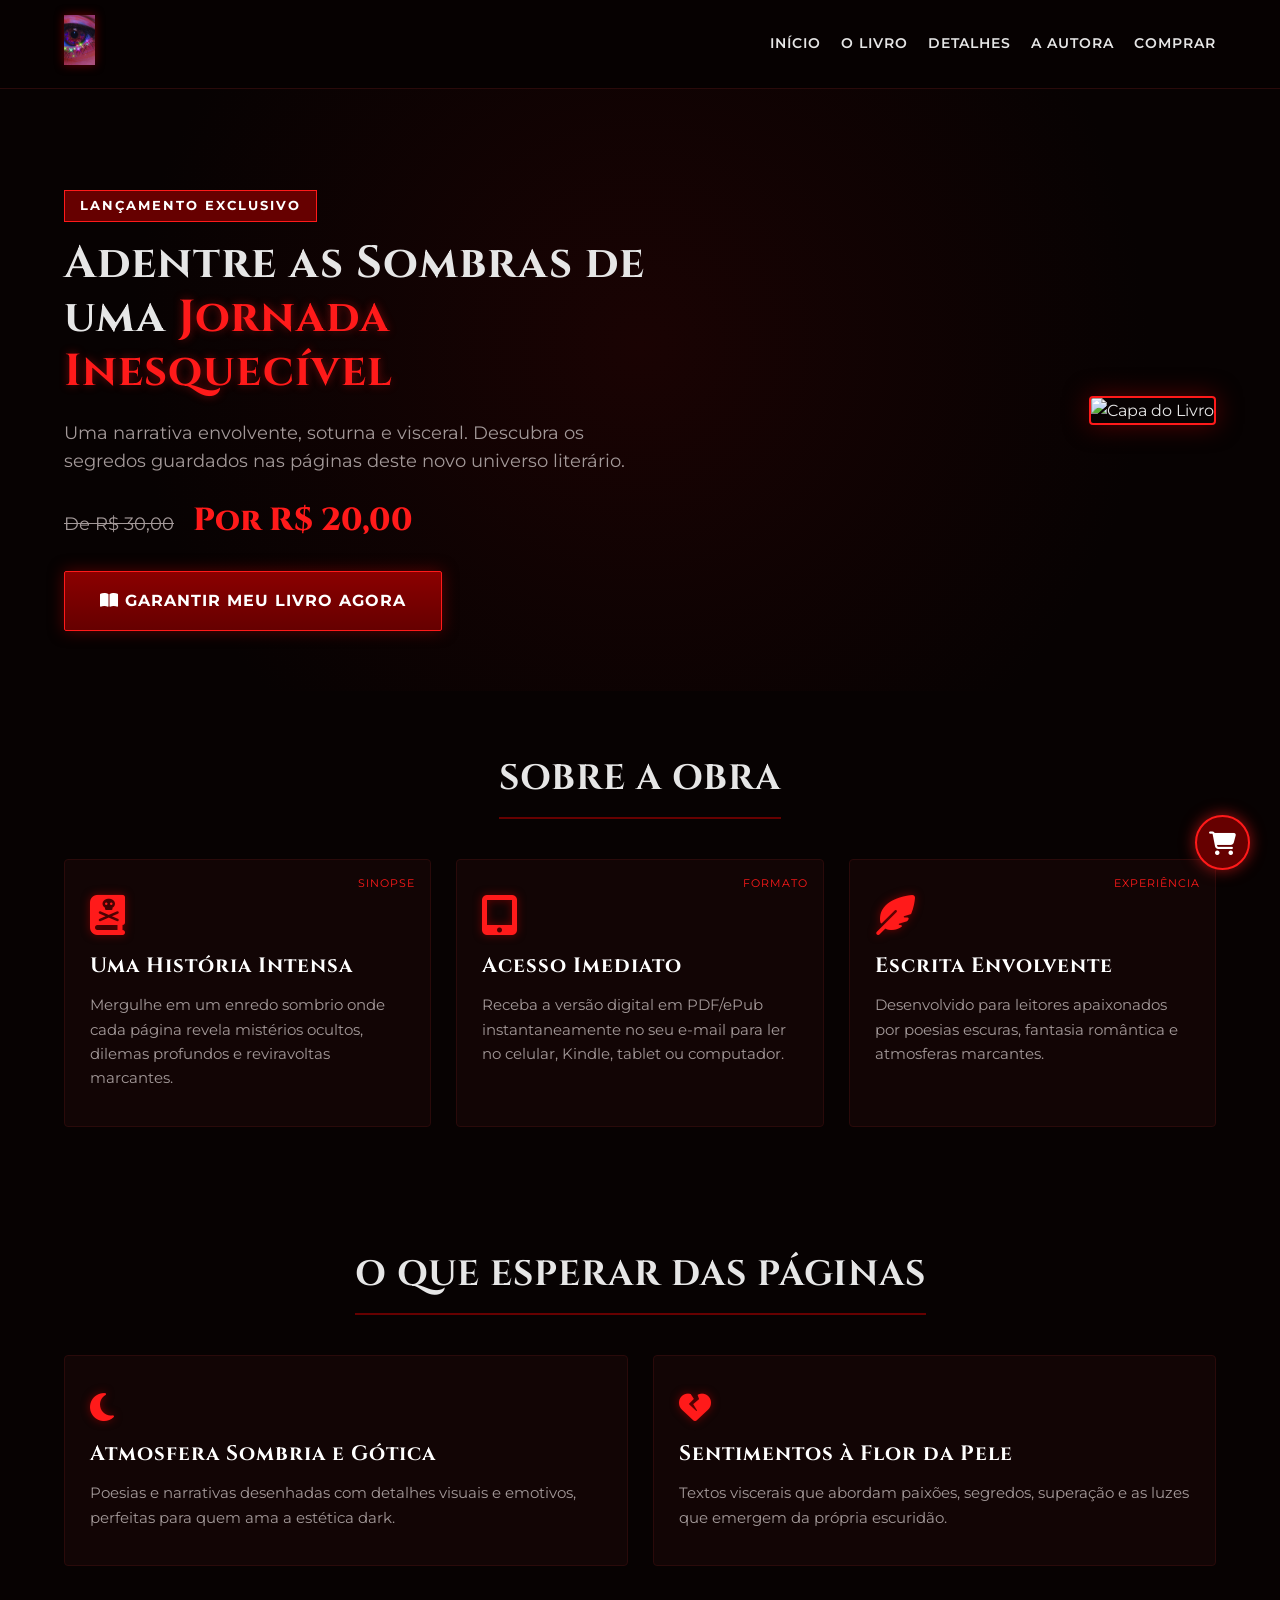
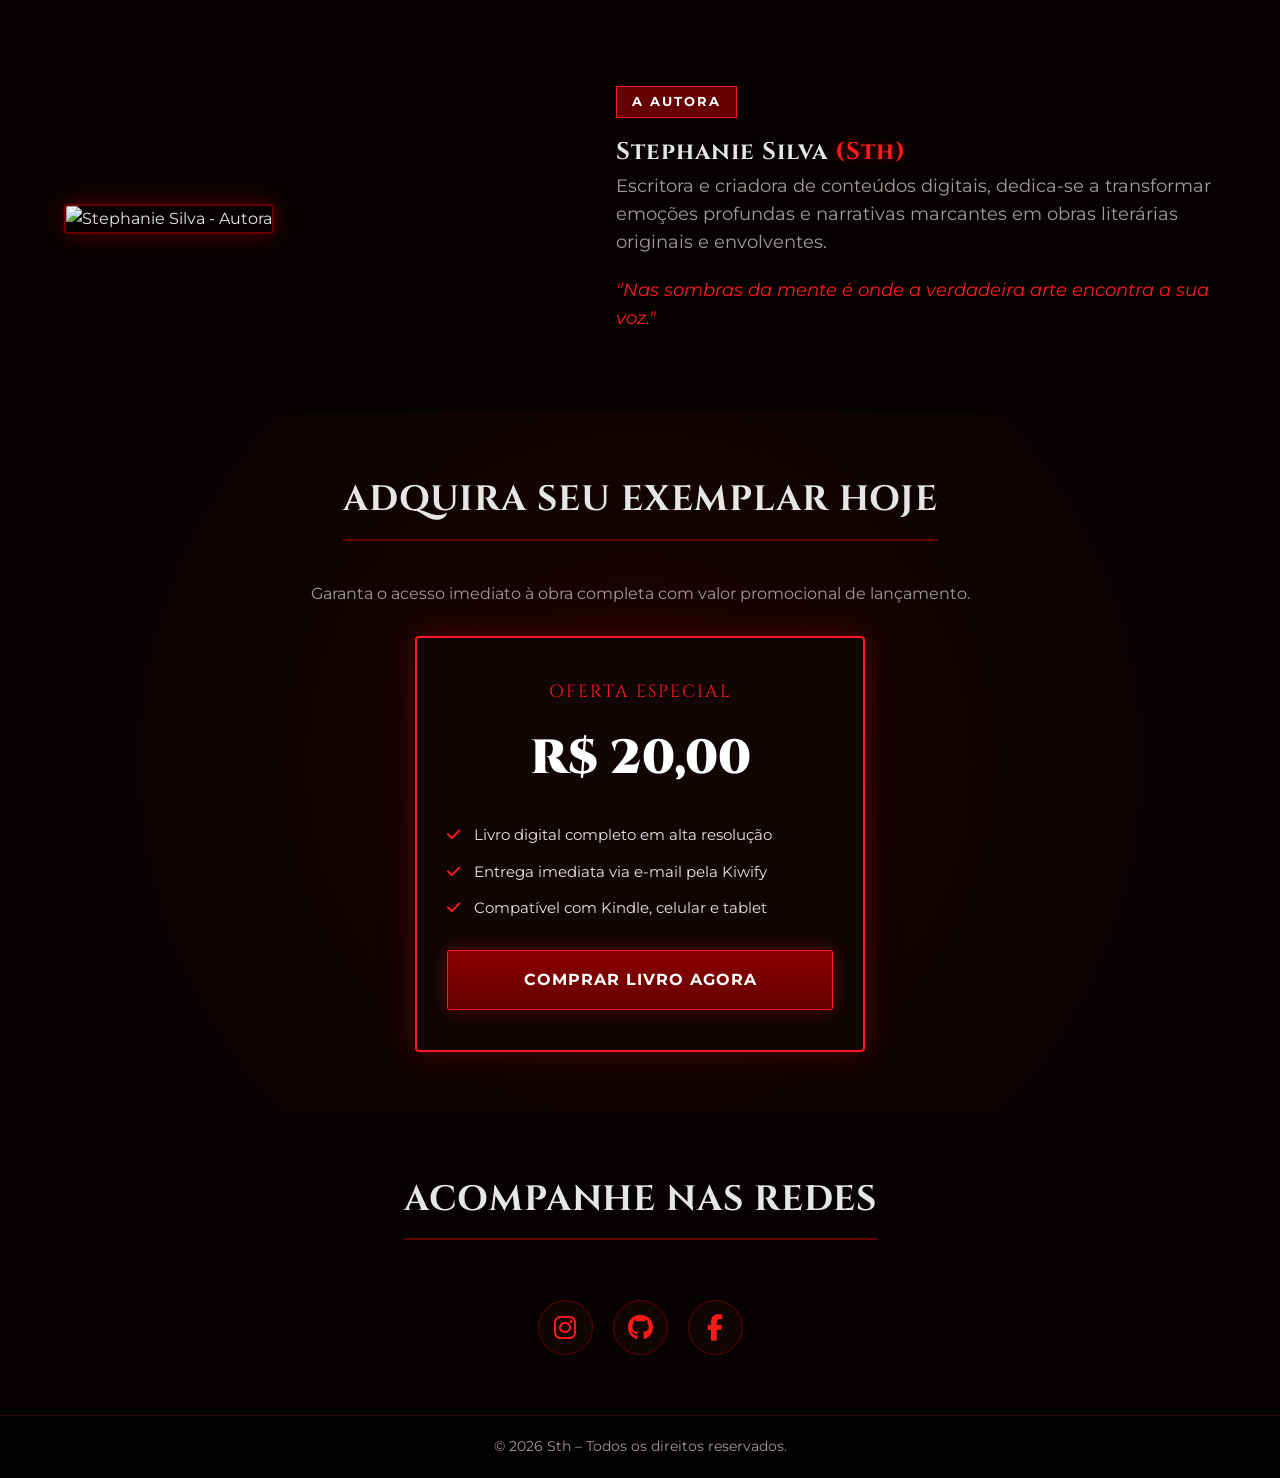
==== Livros/index.html @ 2485ced0 "Refactor code structure for improved readability and maintainability" ====
<!DOCTYPE html>
<html lang="pt-BR">
<head>
    <meta charset="UTF-8" />
    <meta name="viewport" content="width=device-width, initial-scale=1.0" />
    <title>St - Obra Literária & Livro Oficial</title>
    <link rel="stylesheet" href="CSS/style.css" />
    <link href="https://fonts.googleapis.com/css2?family=Cinzel:wght@600;800;900&family=Montserrat:wght@300;400;600;700&display=swap" rel="stylesheet">
    <link rel="stylesheet" href="https://cdnjs.cloudflare.com/ajax/libs/font-awesome/6.5.0/css/all.min.css">
</head>
<body>

    <!-- INÍCIO VLIBRAS -->
    <div vw class="enabled">
        <div vw-access-button class="active"></div>
        <div vw-plugin-wrapper>
            <div class="vw-plugin-top-wrapper"></div>
        </div>
    </div>
    <script src="https://vlibras.gov.br/app/vlibras-plugin.js"></script>
    <script>new window.VLibras.Widget('https://vlibras.gov.br/app');</script>
    <!-- FIM VLIBRAS -->

    <header id="header">
        <div class="container header-flex">
            <a href="#home" class="logo">
                <img src="Imagens/Logo.png" alt="Logo">
            </a>
            <div class="menu-mobile" id="mobile-btn"><i class="fas fa-bars"></i></div>
            <nav class="menu" id="nav-menu">
                <a href="#home">Início</a>
                <a href="#sobre-livro">O Livro</a>
                <a href="#detalhes">Detalhes</a>
                <a href="#autora">A Autora</a>
                <a href="#garanta-ja">Comprar</a>
            </nav>
        </div>
    </header>

    <!-- BANNER PRINCIPAL / CAPA E COMPRA -->
    <section id="home">
        <div class="container flex-home">
            <div class="home-content">
                <span class="badge-alerta">Lançamento Exclusivo</span>
                <h1>Adentre as Sombras de uma <span>Jornada Inesquecível</span></h1>
                <p>Uma narrativa envolvente, soturna e visceral. Descubra os segredos guardados nas páginas deste novo universo literário.</p>
                
                <div class="pre-preco">
                    <span class="preco-antigo">De R$ 30,00</span>
                    <span class="preco-atual">Por R$ 20,00</span>
                </div>

                <!-- COLE SEU LINK DO CHECKOUT DA KIWIFY NO href ABAIXO -->
                <a href="https://pay.kiwify.com.br/SEU_LINK_AQUI" target="_blank" class="btn-principal btn-pulse">
                    <i class="fas fa-book-open"></i> GARANTIR MEU LIVRO AGORA
                </a>
            </div>
            <div class="foto capa-livro">
                <img src="Imagens/Eu Vejo Você.png" alt="Capa do Livro" />
            </div>
        </div>
    </section>

    <!-- SOBRE O LIVRO -->
    <section id="sobre-livro">
        <div class="container text-center">
            <h2 class="titulo-sessao">Sobre a Obra</h2>
            <div class="grid-layout grid-3-cards text-left">
                <div class="card-item">
                    <div class="badge">Sinopse</div>
                    <i class="fas fa-book-dead icon-gotico"></i>
                    <h3>Uma História Intensa</h3>
                    <p>Mergulhe em um enredo sombrio onde cada página revela mistérios ocultos, dilemas profundos e reviravoltas marcantes.</p>
                </div>

                <div class="card-item">
                    <div class="badge">Formato</div>
                    <i class="fas fa-tablet-alt icon-gotico"></i>
                    <h3>Acesso Imediato</h3>
                    <p>Receba a versão digital em PDF/ePub instantaneamente no seu e-mail para ler no celular, Kindle, tablet ou computador.</p>
                </div>

                <div class="card-item">
                    <div class="badge">Experiência</div>
                    <i class="fas fa-feather-alt icon-gotico"></i>
                    <h3>Escrita Envolvente</h3>
                    <p>Desenvolvido para leitores apaixonados por poesias escuras, fantasia romântica e atmosferas marcantes.</p>
                </div>
            </div>
        </div>
    </section>

    <!-- O QUE VOCÊ ENCONTRARÁ NO LIVRO -->
    <section id="detalhes">
        <div class="container text-center">
            <h2 class="titulo-sessao">O Que Esperar das Páginas</h2>
            <div class="grid-layout grid-2-cards text-left">
                <div class="card-item">
                    <i class="fas fa-moon icon-gotico-sm"></i>
                    <h3>Atmosfera Sombria e Gótica</h3>
                    <p>Poesias e narrativas desenhadas com detalhes visuais e emotivos, perfeitas para quem ama a estética dark.</p>
                </div>
                <div class="card-item">
                    <i class="fas fa-heart-broken icon-gotico-sm"></i>
                    <h3>Sentimentos à Flor da Pele</h3>
                    <p>Textos viscerais que abordam paixões, segredos, superação e as luzes que emergem da própria escuridão.</p>
                </div>
            </div>
        </div>
    </section>

    <!-- SOBRE A AUTORA -->
    <section id="autora">
        <div class="container flex-home">
            <div class="foto">
                <img src="Imagens/Stephanie.jpeg" alt="Stephanie Silva - Autora" />
            </div>
            <div class="home-content">
                <span class="badge-alerta">A Autora</span>
                <h2>Stephanie Silva <span>(Sth)</span></h2>
                <p>Escritora e criadora de conteúdos digitais, dedica-se a transformar emoções profundas e narrativas marcantes em obras literárias originais e envolventes.</p>
                <p class="subtexto-autora">"Nas sombras da mente é onde a verdadeira arte encontra a sua voz."</p>
            </div>
        </div>
    </section>

    <!-- SEÇÃO DE CHECKOUT / KIWIFY -->
    <section id="garanta-ja" class="secao-checkout">
        <div class="container text-center">
            <h2 class="titulo-sessao">Adquira Seu Exemplar Hoje</h2>
            <p class="descricao-checkout">Garanta o acesso imediato à obra completa com valor promocional de lançamento.</p>
            
            <div class="caixa-oferta">
                <div class="oferta-header">OFERTA ESPECIAL</div>
                <div class="oferta-preco">R$ 20,00</div>
                <ul class="lista-beneficios">
                    <li><i class="fas fa-check"></i> Livro digital completo em alta resolução</li>
                    <li><i class="fas fa-check"></i> Entrega imediata via e-mail pela Kiwify</li>
                    <li><i class="fas fa-check"></i> Compatível com Kindle, celular e tablet</li>
                </ul>
                <!-- COLE SEU LINK DO CHECKOUT DA KIWIFY NO href ABAIXO -->
                <a href="https://pay.kiwify.com.br/SEU_LINK_AQUI" target="_blank" class="btn-principal btn-pulse btn-block">
                    COMPRAR LIVRO AGORA
                </a>
            </div>
        </div>
    </section>

    <!-- SEÇÃO DE REDES SOCIAIS -->
    <section id="contato">
        <div class="container text-center">
            <h2 class="titulo-sessao">Acompanhe nas Redes</h2>
            <div class="botoes-contato-flex">
                <a href="https://instagram.com/SEU_USUARIO" target="_blank" class="btn-redes" title="Instagram">
                    <i class="fab fa-instagram"></i>
                </a>
                <a href="https://github.com/SEU_USUARIO" target="_blank" class="btn-redes" title="GitHub">
                    <i class="fab fa-github"></i>
                </a>
                <a href="https://facebook.com/SEU_USUARIO" target="_blank" class="btn-redes" title="Facebook">
                    <i class="fab fa-facebook-f"></i>
                </a>
            </div>
        </div>
    </section>

    <footer>
        <p>© 2026 Sth – Todos os direitos reservados.</p>
    </footer>

    <!-- BOTÃO FLUTUANTE DIRETO DE COMPRA KIWIFY -->
    <a href="https://pay.kiwify.com.br/SEU_LINK_AQUI" class="btn-emergencia-principal" target="_blank" title="Comprar Livro Na Kiwify">
        <i class="fas fa-shopping-cart"></i>
    </a>

    <script src="JS/script.js"></script>
</body>
</html>
---- Livros/CSS/style.css ----
:root {
    --bg-dark: #070202;
    --bg-card: #120505;
    --border-card: #2a0a0a;
    --primary-red: #8b0000;
    --blood-red: #660000;
    --bright-red: #ff1a1a;
    --text-primary: #e6e6e6;
    --text-muted: #a39999;
    --font-heading: 'Cinzel', serif;
    --font-body: 'Montserrat', sans-serif;
}

* {
    margin: 0;
    padding: 0;
    box-sizing: border-box;
    scroll-behavior: smooth;
}

body {
    background-color: var(--bg-dark);
    color: var(--text-primary);
    font-family: var(--font-body);
    line-height: 1.6;
    overflow-x: hidden;
}

.container {
    width: 90%;
    max-width: 1200px;
    margin: 0 auto;
    padding: 60px 0;
}

/* Header & Navegação */
#header {
    position: fixed;
    top: 0;
    width: 100%;
    background: rgba(7, 2, 2, 0.95);
    border-bottom: 1px solid var(--border-card);
    z-index: 1000;
    backdrop-filter: blur(5px);
}

.header-flex {
    display: flex;
    justify-content: space-between;
    align-items: center;
    padding: 15px 0;
}

.logo img {
    max-height: 50px;
    filter: drop-shadow(0 0 5px var(--blood-red));
}

.menu {
    display: flex;
    gap: 20px;
}

.menu a {
    color: var(--text-primary);
    text-decoration: none;
    font-weight: 600;
    text-transform: uppercase;
    font-size: 0.9rem;
    letter-spacing: 1px;
    transition: color 0.3s ease;
}

.menu a:hover {
    color: var(--bright-red);
}

.menu-mobile {
    display: none;
    font-size: 1.8rem;
    color: var(--bright-red);
    cursor: pointer;
}

/* Tipografia e Centralizações */
h1, h2, h3 {
    font-family: var(--font-heading);
    letter-spacing: 1px;
}

.text-center {
    text-align: center;
}

.text-left {
    text-align: left;
}

.titulo-sessao {
    text-align: center;
    font-size: 2.2rem;
    color: var(--text-primary);
    margin: 0 auto 40px auto;
    text-transform: uppercase;
    border-bottom: 2px solid var(--blood-red);
    display: inline-block;
    padding-bottom: 10px;
}

/* Hero Section */
#home {
    padding-top: 130px;
    background: radial-gradient(circle at center, #1a0303 0%, var(--bg-dark) 70%);
}

.flex-home {
    display: flex;
    align-items: center;
    justify-content: space-between;
    gap: 40px;
}

.home-content {
    max-width: 600px;
}

.badge-alerta {
    background: var(--blood-red);
    color: #fff;
    padding: 5px 15px;
    font-size: 0.8rem;
    text-transform: uppercase;
    letter-spacing: 2px;
    font-weight: 700;
    border: 1px solid var(--bright-red);
    display: inline-block;
    margin-bottom: 15px;
}

.home-content h1 {
    font-size: 2.8rem;
    line-height: 1.2;
    margin-bottom: 20px;
}

.home-content h1 span, h2 span {
    color: var(--bright-red);
    text-shadow: 0 0 10px rgba(255, 26, 26, 0.4);
}

.home-content p {
    color: var(--text-muted);
    font-size: 1.1rem;
    margin-bottom: 20px;
}

.pre-preco {
    margin-bottom: 25px;
}

.preco-antigo {
    text-decoration: line-through;
    color: var(--text-muted);
    font-size: 1.1rem;
    margin-right: 15px;
}

.preco-atual {
    color: var(--bright-red);
    font-size: 2rem;
    font-weight: 800;
    font-family: var(--font-heading);
}

.foto img {
    width: 100%;
    max-width: 360px;
    border-radius: 4px;
    border: 2px solid var(--blood-red);
    box-shadow: 0 0 25px rgba(139, 0, 0, 0.6);
}

.capa-livro img {
    border-color: var(--bright-red);
}

/* Botões */
.btn-principal {
    display: inline-block;
    background: linear-gradient(180deg, var(--primary-red) 0%, var(--blood-red) 100%);
    color: #fff;
    padding: 16px 35px;
    text-decoration: none;
    font-weight: 700;
    text-transform: uppercase;
    letter-spacing: 1px;
    border: 1px solid var(--bright-red);
    border-radius: 2px;
    box-shadow: 0 0 15px rgba(139, 0, 0, 0.6);
    transition: all 0.3s ease;
}

.btn-principal:hover {
    background: var(--bright-red);
    box-shadow: 0 0 25px rgba(255, 26, 26, 0.8);
    color: #000;
}

.btn-pulse {
    animation: pulseGoth 2s infinite;
}

@keyframes pulseGoth {
    0% { box-shadow: 0 0 0 0 rgba(255, 26, 26, 0.6); }
    70% { box-shadow: 0 0 0 15px rgba(255, 26, 26, 0); }
    100% { box-shadow: 0 0 0 0 rgba(255, 26, 26, 0); }
}

/* Grids & Cards */
.grid-layout {
    display: grid;
    gap: 25px;
}

.grid-3-cards {
    grid-template-columns: repeat(auto-fit, minmax(280px, 1fr));
}

.grid-2-cards {
    grid-template-columns: repeat(auto-fit, minmax(320px, 1fr));
}

.card-item {
    background-color: var(--bg-card);
    border: 1px solid var(--border-card);
    padding: 35px 25px;
    border-radius: 4px;
    position: relative;
    transition: all 0.3s ease;
}

.card-item:hover {
    border-color: var(--bright-red);
    transform: translateY(-5px);
    box-shadow: 0 5px 20px rgba(139, 0, 0, 0.3);
}

.badge {
    position: absolute;
    top: 15px;
    right: 15px;
    font-size: 0.7rem;
    color: var(--bright-red);
    text-transform: uppercase;
    letter-spacing: 1px;
}

.icon-gotico, .icon-gotico-sm {
    font-size: 2.5rem;
    color: var(--bright-red);
    margin-bottom: 15px;
    text-shadow: 0 0 8px rgba(139, 0, 0, 0.8);
}

.icon-gotico-sm {
    font-size: 2rem;
}

.card-item h3 {
    font-size: 1.3rem;
    margin-bottom: 10px;
    color: #fff;
}

.card-item p {
    color: var(--text-muted);
    font-size: 0.95rem;
}

.subtexto-autora {
    font-style: italic;
    color: var(--bright-red) !important;
    margin-top: 15px;
}

/* Caixa de Checkout */
.secao-checkout {
    background: radial-gradient(circle at center, #1f0404 0%, var(--bg-dark) 80%);
}

.descricao-checkout {
    color: var(--text-muted);
    margin-bottom: 30px;
}

.caixa-oferta {
    max-width: 450px;
    margin: 0 auto;
    background: var(--bg-card);
    border: 2px solid var(--bright-red);
    padding: 40px 30px;
    border-radius: 4px;
    box-shadow: 0 0 30px rgba(139, 0, 0, 0.5);
}

.oferta-header {
    font-family: var(--font-heading);
    font-size: 1.1rem;
    letter-spacing: 2px;
    color: var(--bright-red);
    margin-bottom: 15px;
}

.oferta-preco {
    font-size: 3rem;
    font-weight: 900;
    font-family: var(--font-heading);
    color: #fff;
    margin-bottom: 25px;
}

.lista-beneficios {
    list-style: none;
    text-align: left;
    margin-bottom: 30px;
}

.lista-beneficios li {
    margin-bottom: 12px;
    color: var(--text-primary);
    font-size: 0.95rem;
}

.lista-beneficios li i {
    color: var(--bright-red);
    margin-right: 10px;
}

.btn-block {
    display: block;
    width: 100%;
}

/* Alinhamento dos Botões de Redes Sociais */
.botoes-contato-flex {
    display: flex;
    justify-content: center;
    align-items: center;
    gap: 20px;
    flex-wrap: wrap;
    margin-top: 20px;
}

.btn-redes {
    display: inline-flex;
    align-items: center;
    justify-content: center;
    width: 55px;
    height: 55px;
    background: var(--bg-card);
    border: 1px solid var(--blood-red);
    color: var(--bright-red);
    font-size: 1.6rem;
    border-radius: 50%;
    text-decoration: none;
    transition: all 0.3s ease;
}

.btn-redes:hover {
    background: var(--bright-red);
    color: #000;
    box-shadow: 0 0 20px var(--bright-red);
    transform: translateY(-3px);
}

/* Botão Flutuante */
.btn-emergencia-principal {
    position: fixed;
    bottom: 30px;
    right: 30px;
    width: 55px;
    height: 55px;
    background: var(--blood-red);
    color: #fff;
    border: 2px solid var(--bright-red);
    border-radius: 50%;
    display: flex;
    align-items: center;
    justify-content: center;
    font-size: 1.5rem;
    text-decoration: none;
    box-shadow: 0 0 15px rgba(255, 26, 26, 0.6);
    z-index: 999;
    transition: all 0.3s ease;
}

.btn-emergencia-principal:hover {
    transform: scale(1.1);
    background: var(--bright-red);
    color: #000;
}

footer {
    text-align: center;
    padding: 20px;
    border-top: 1px solid var(--border-card);
    background: #030101;
    color: var(--text-muted);
    font-size: 0.85rem;
}

/* Responsividade Mobile */
@media (max-width: 768px) {
    .menu {
        display: none;
        position: absolute;
        top: 100%;
        left: 0;
        width: 100%;
        background: var(--bg-dark);
        flex-direction: column;
        padding: 20px 0;
        text-align: center;
        border-bottom: 1px solid var(--border-card);
    }

    .menu.active {
        display: flex;
    }

    .menu-mobile {
        display: block;
    }

    .flex-home {
        flex-direction: column-reverse;
        text-align: center;
    }

    .home-content h1 {
        font-size: 2.1rem;
    }

    .titulo-sessao {
        font-size: 1.7rem;
    }
}
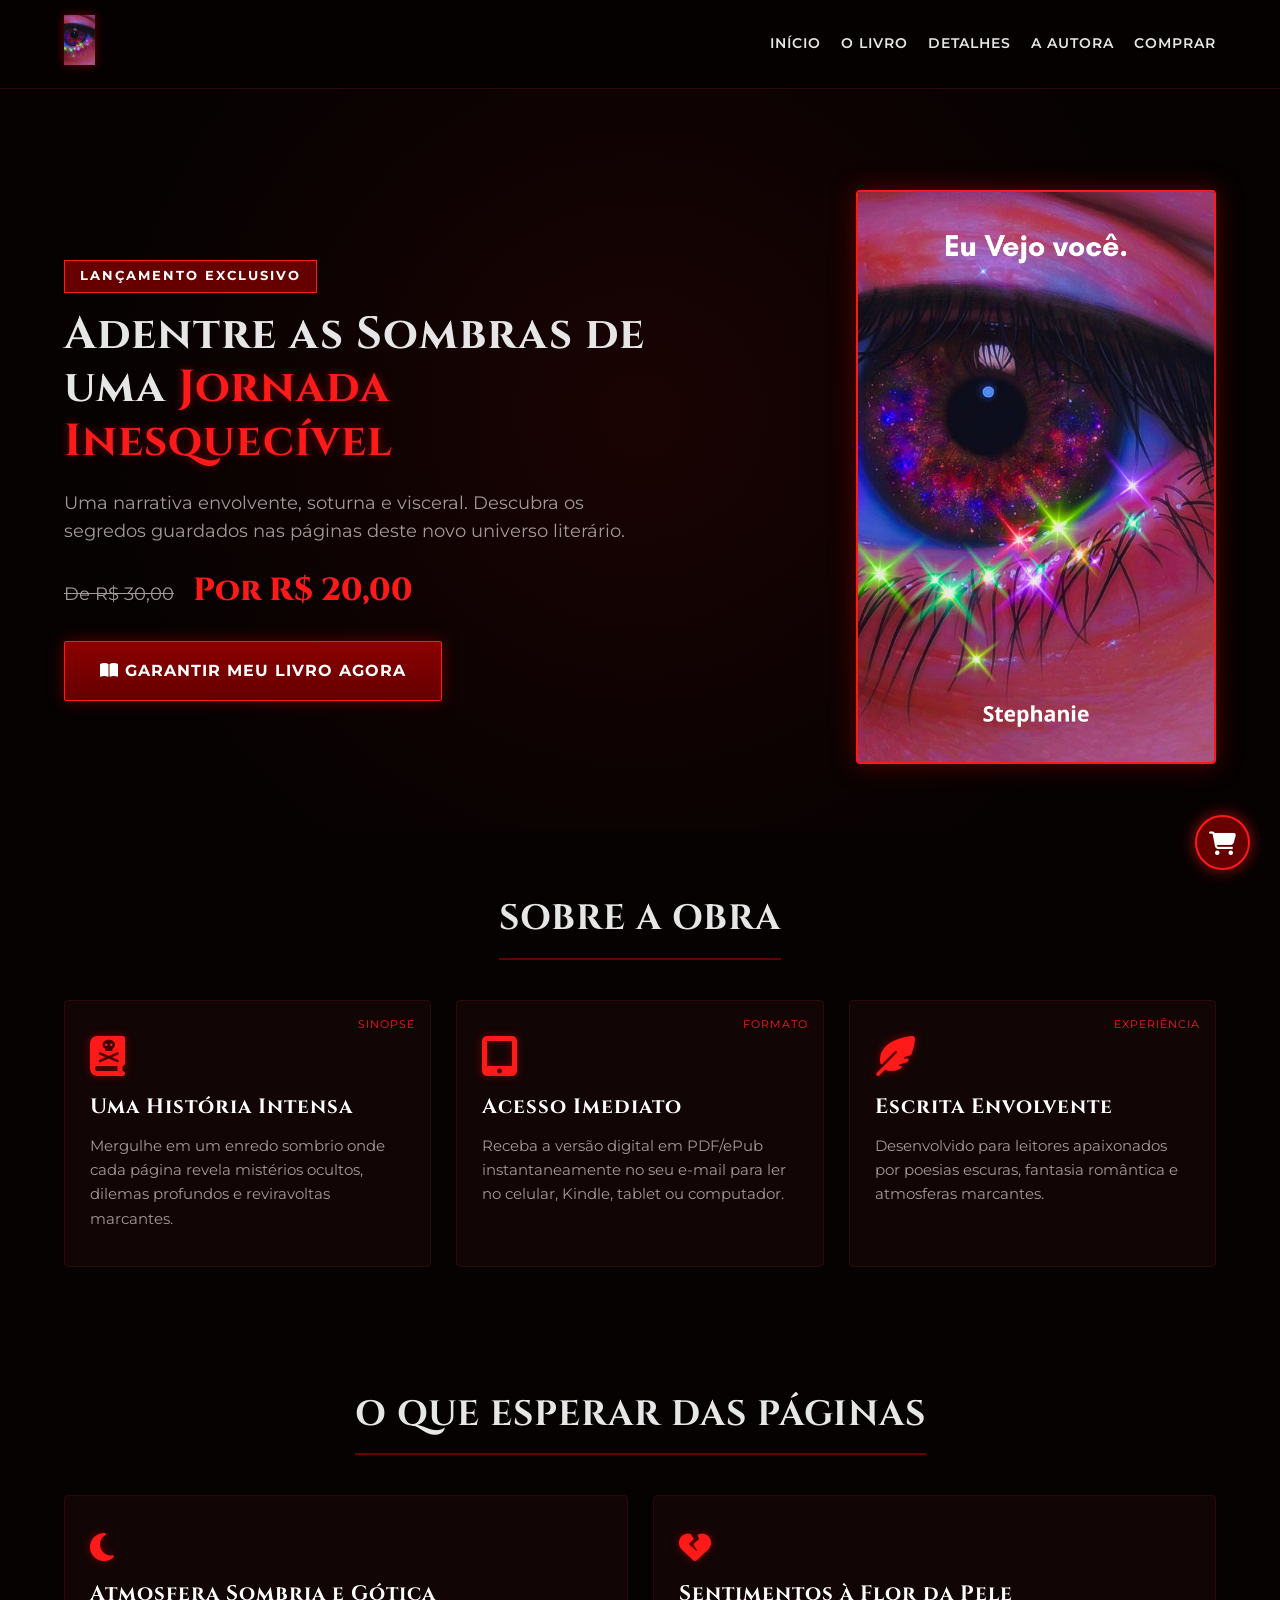
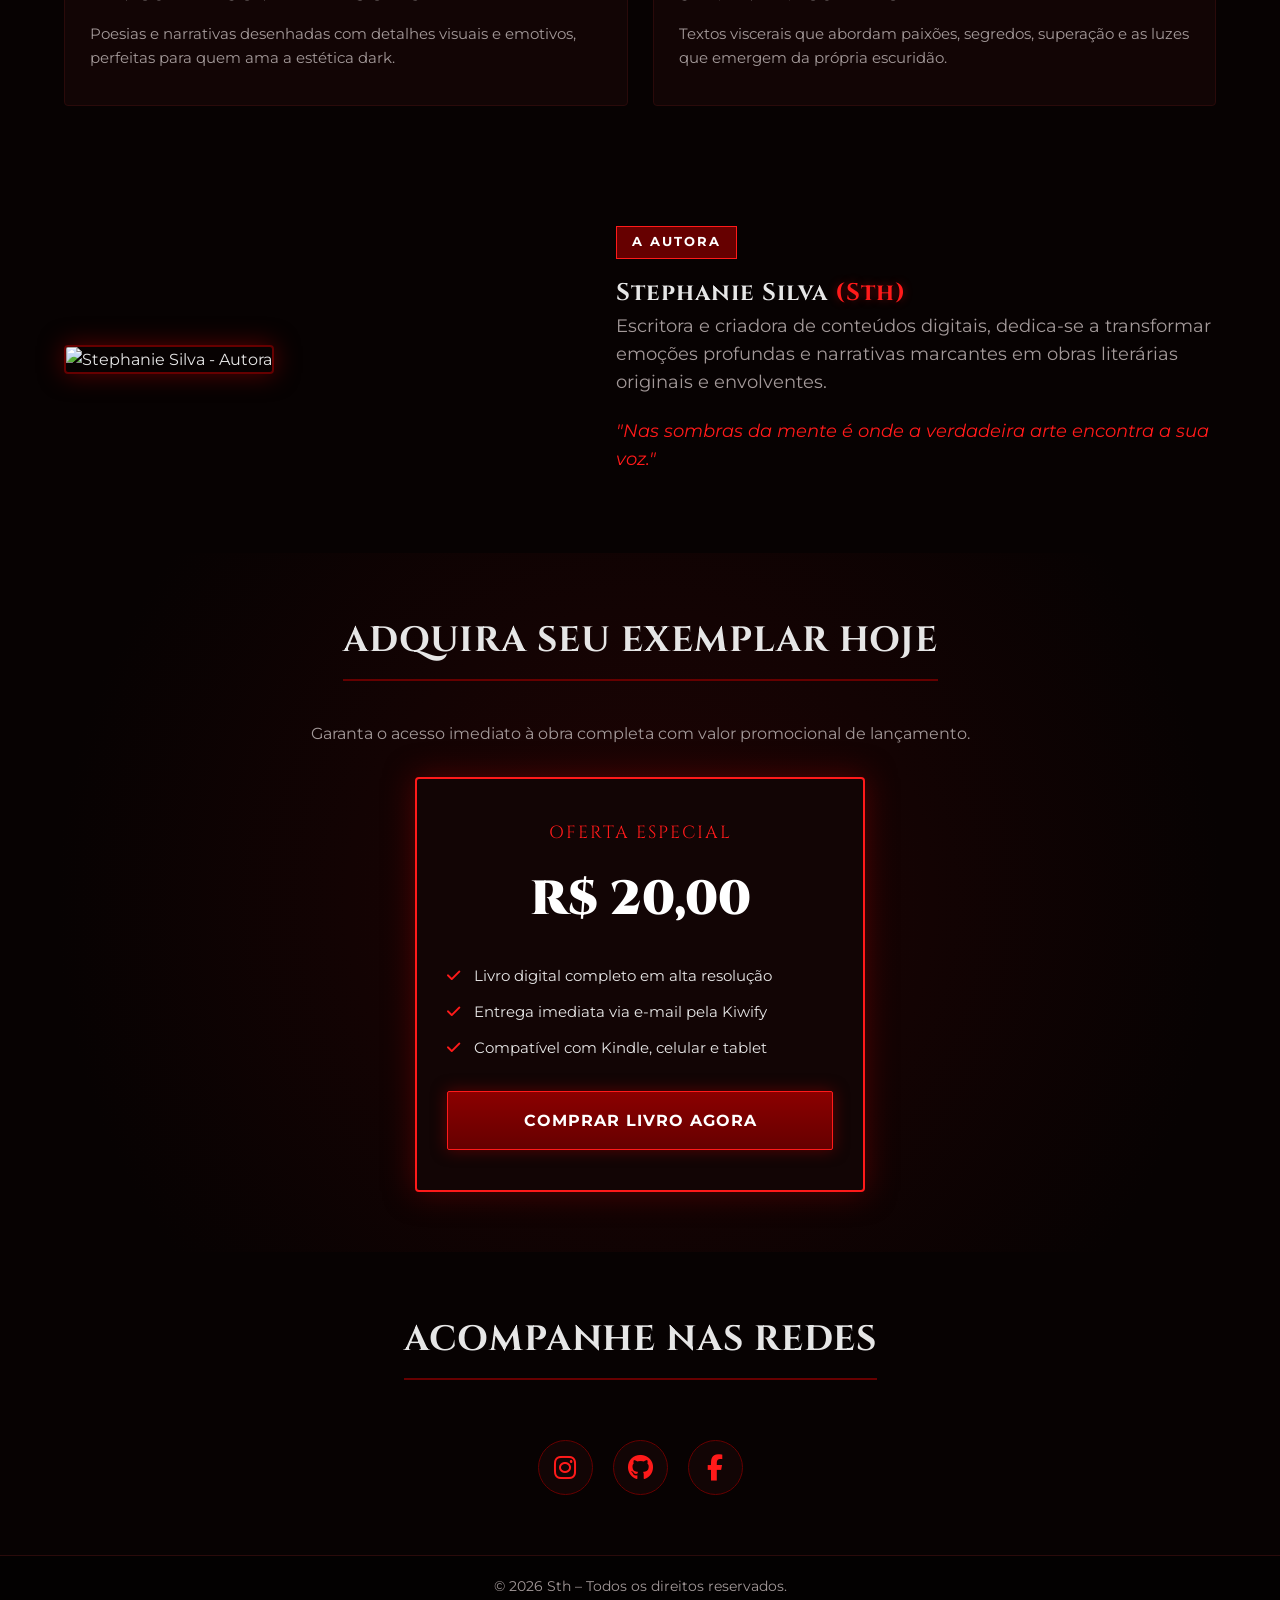
==== commit c99e7b29: "Refactor code structure for improved readability and maintainability" ====
--- a/Livros/index.html
+++ b/Livros/index.html
@@ -56,7 +56,7 @@
                 </a>
             </div>
             <div class="foto capa-livro">
-                <img src="Imagens/Eu Vejo Você.png" alt="Capa do Livro" />
+                <img src="Imagens/Eu_Vejo_Você.png" alt="Capa do Livro" />
             </div>
         </div>
     </section>
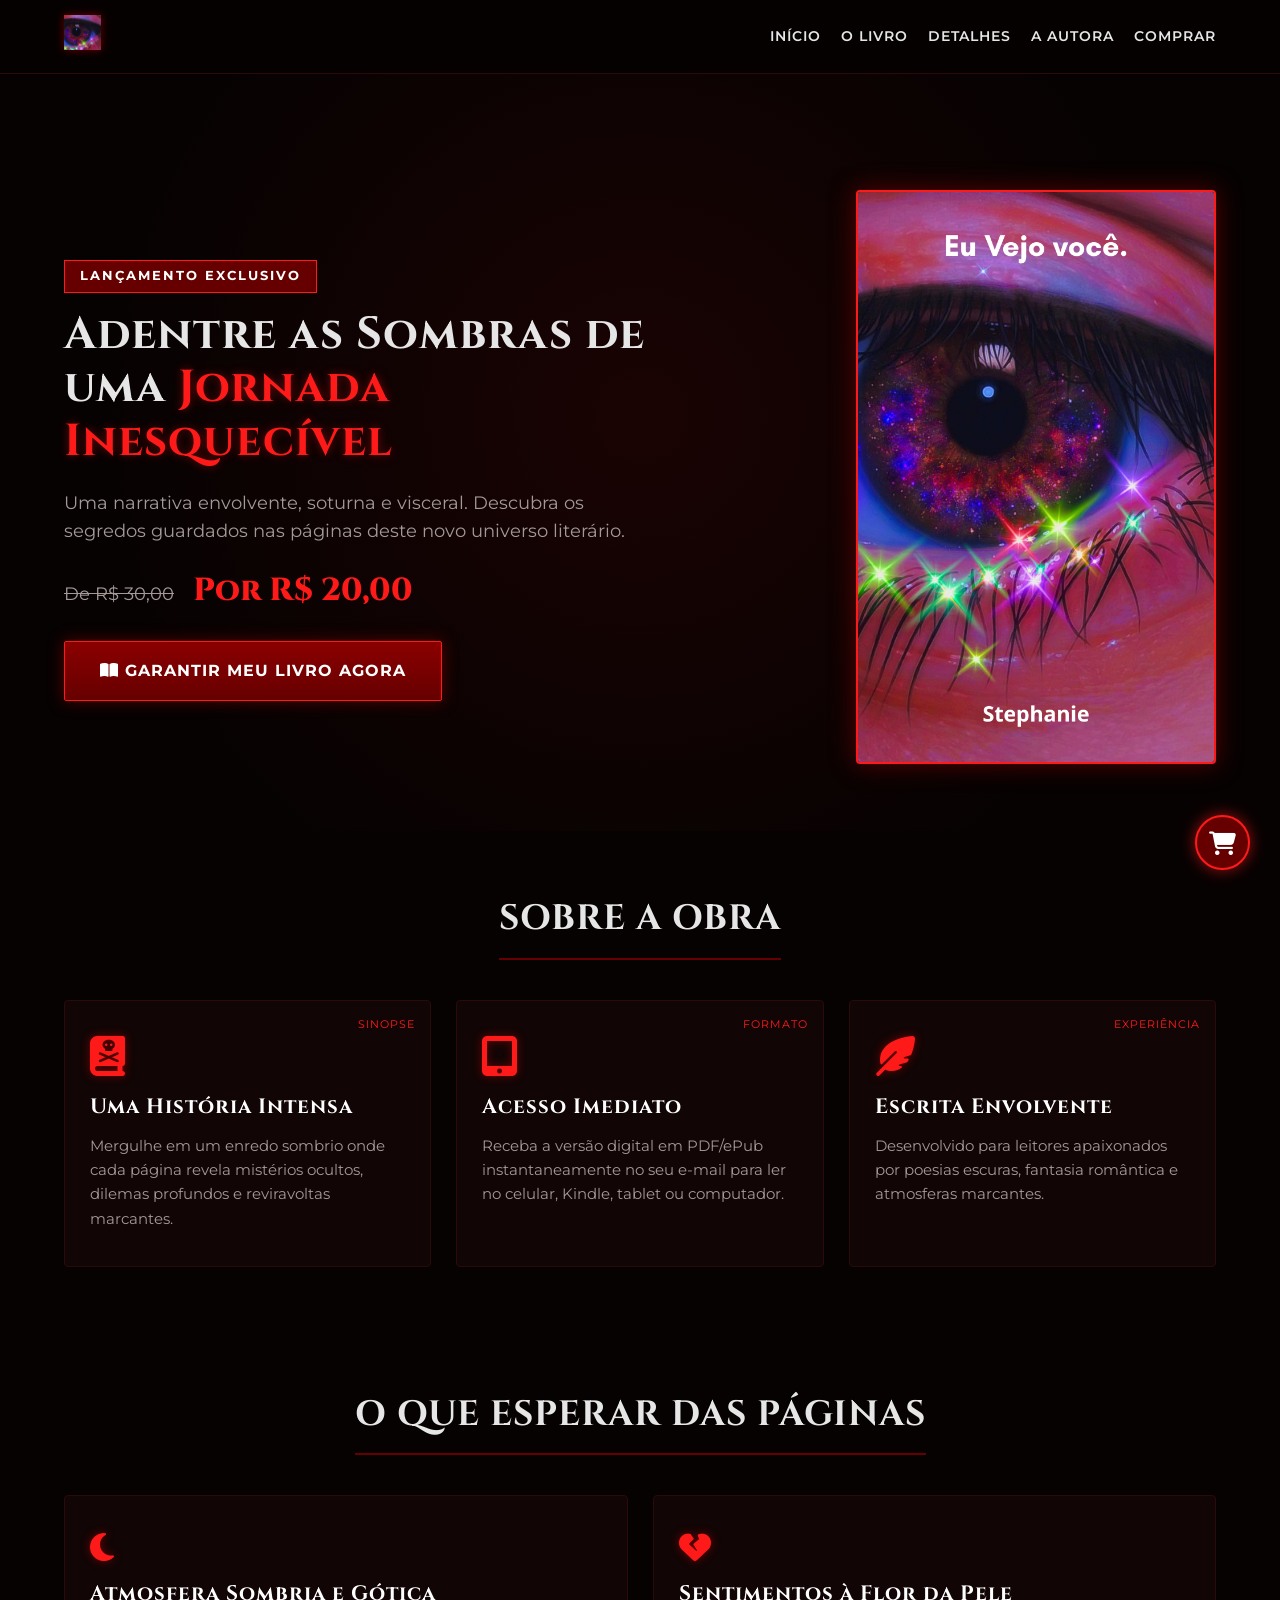
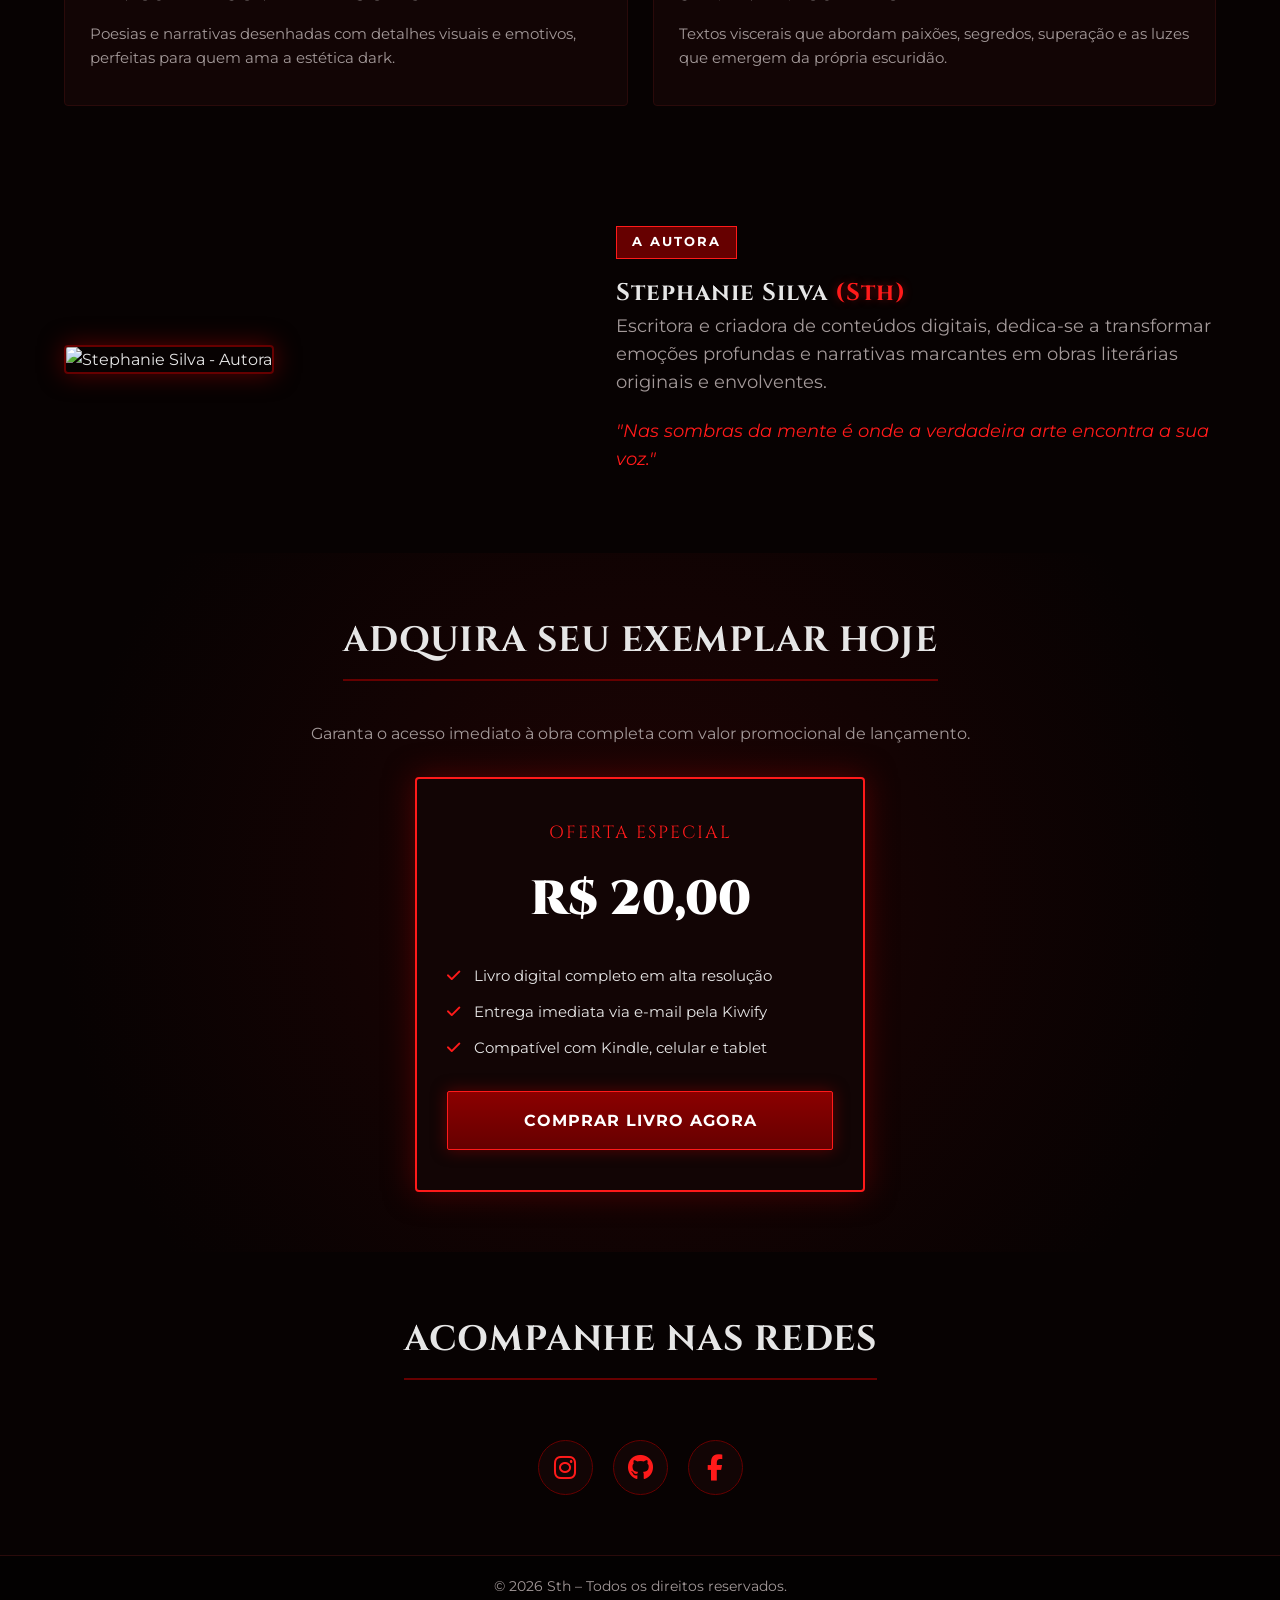
==== commit 7286b43e: "feat: atualizar logo do projeto" ====
--- a/Livros/index.html
+++ b/Livros/index.html
@@ -23,7 +23,8 @@
 
     <header id="header">
         <div class="container header-flex">
-            <a href="#home" class="logo">
+            <!-- Logo com classe específica para ajuste de tamanho -->
+            <a href="#home" class="logo logo-ajustada">
                 <img src="Imagens/Logo.png" alt="Logo">
             </a>
             <div class="menu-mobile" id="mobile-btn"><i class="fas fa-bars"></i></div>
@@ -50,7 +51,6 @@
                     <span class="preco-atual">Por R$ 20,00</span>
                 </div>
 
-                <!-- COLE SEU LINK DO CHECKOUT DA KIWIFY NO href ABAIXO -->
                 <a href="https://pay.kiwify.com.br/SEU_LINK_AQUI" target="_blank" class="btn-principal btn-pulse">
                     <i class="fas fa-book-open"></i> GARANTIR MEU LIVRO AGORA
                 </a>
@@ -112,7 +112,8 @@
     <!-- SOBRE A AUTORA -->
     <section id="autora">
         <div class="container flex-home">
-            <div class="foto">
+            <!-- Foto da autora com classe redutora dedicada -->
+            <div class="foto foto-autora-menor">
                 <img src="Imagens/Stephanie.jpeg" alt="Stephanie Silva - Autora" />
             </div>
             <div class="home-content">
@@ -138,7 +139,6 @@
                     <li><i class="fas fa-check"></i> Entrega imediata via e-mail pela Kiwify</li>
                     <li><i class="fas fa-check"></i> Compatível com Kindle, celular e tablet</li>
                 </ul>
-                <!-- COLE SEU LINK DO CHECKOUT DA KIWIFY NO href ABAIXO -->
                 <a href="https://pay.kiwify.com.br/SEU_LINK_AQUI" target="_blank" class="btn-principal btn-pulse btn-block">
                     COMPRAR LIVRO AGORA
                 </a>
--- a/Livros/CSS/style.css
+++ b/Livros/CSS/style.css
@@ -51,9 +51,11 @@
     padding: 15px 0;
 }
 
-.logo img {
-    max-height: 50px;
-    filter: drop-shadow(0 0 5px var(--blood-red));
+/* AJUSTE DE TAMANHO DA LOGO (Menor e discreta) */
+.logo-ajustada img {
+    max-height: 35px; /* Reduzido para ficar elegante no menu */
+    width: auto;
+    filter: drop-shadow(0 0 4px var(--blood-red));
 }
 
 .menu {
@@ -182,6 +184,13 @@
 
 .capa-livro img {
     border-color: var(--bright-red);
+}
+
+/* AJUSTE DE TAMANHO DA FOTO DA AUTORA (Menor e proporcional) */
+.foto-autora-menor img {
+    max-width: 260px; /* Reduzido para dar destaque equilibrado ao texto */
+    margin: 0 auto;
+    display: block;
 }
 
 /* Botões */
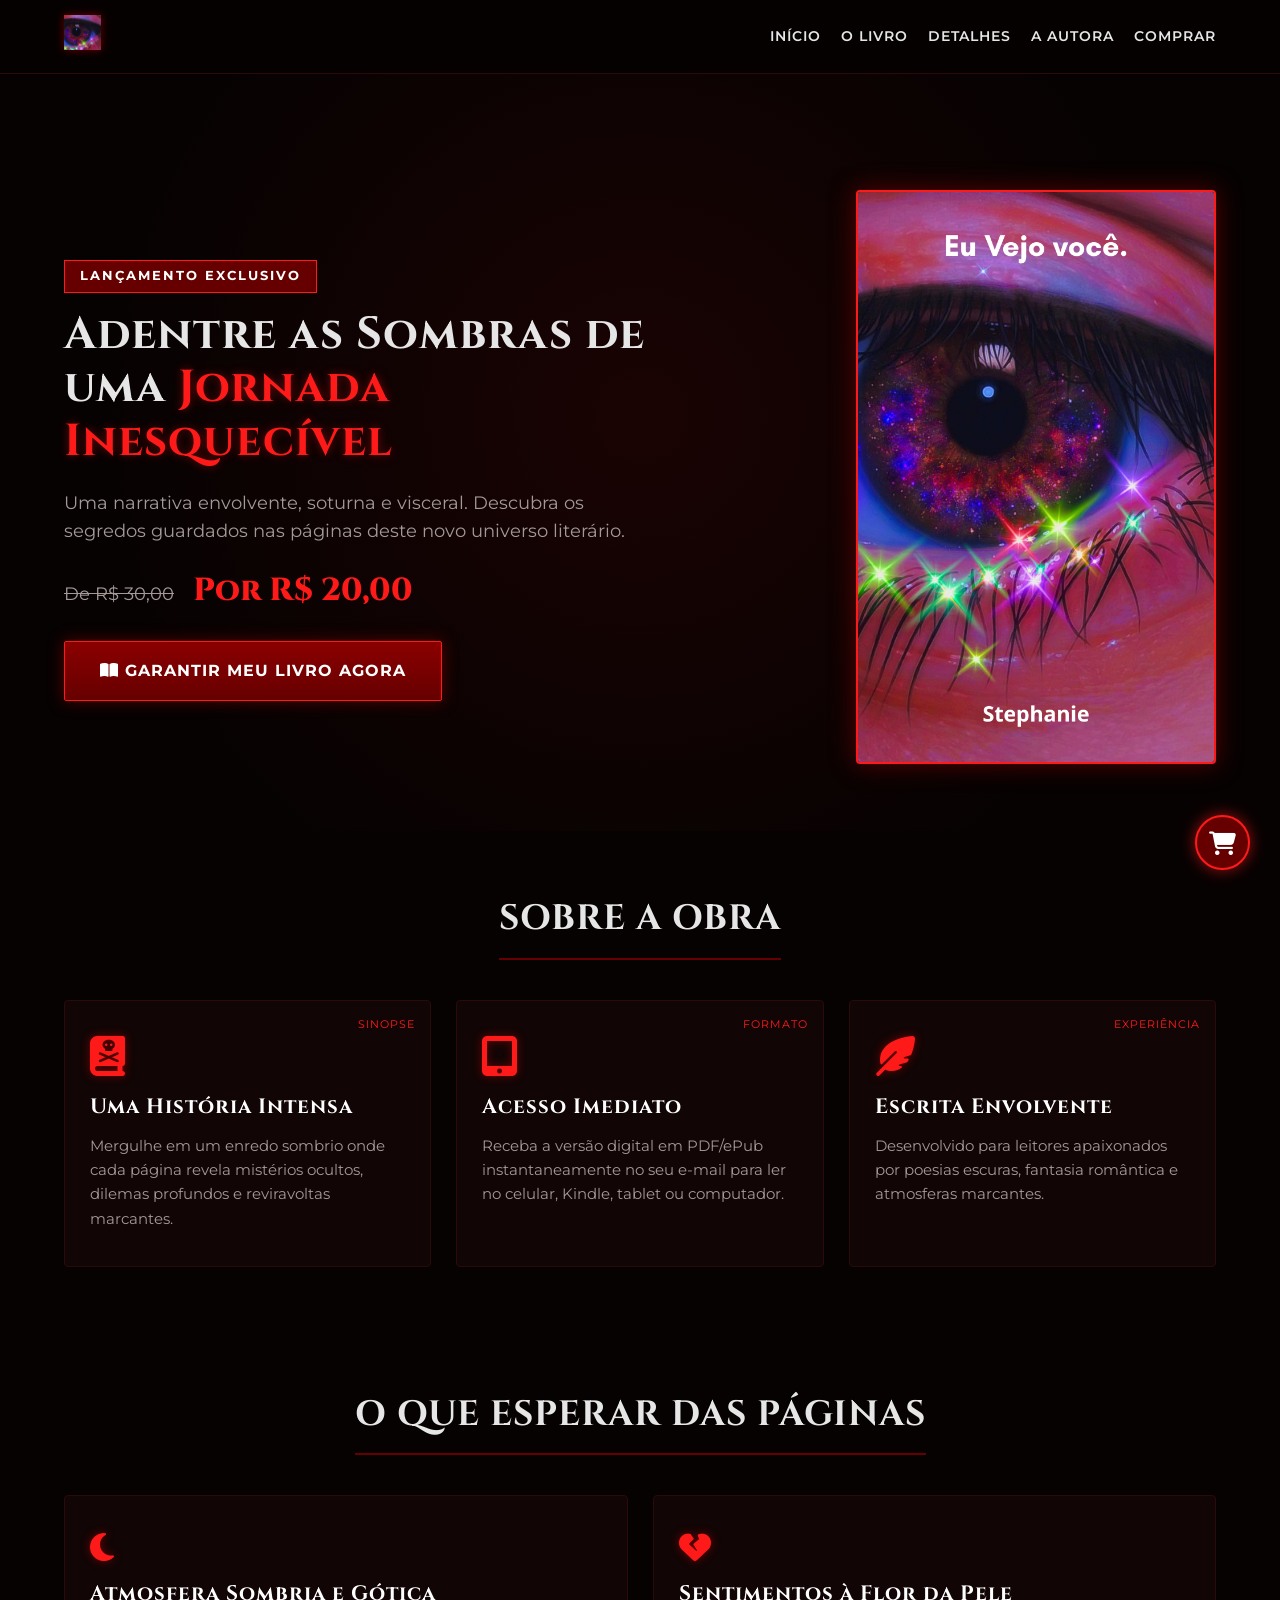
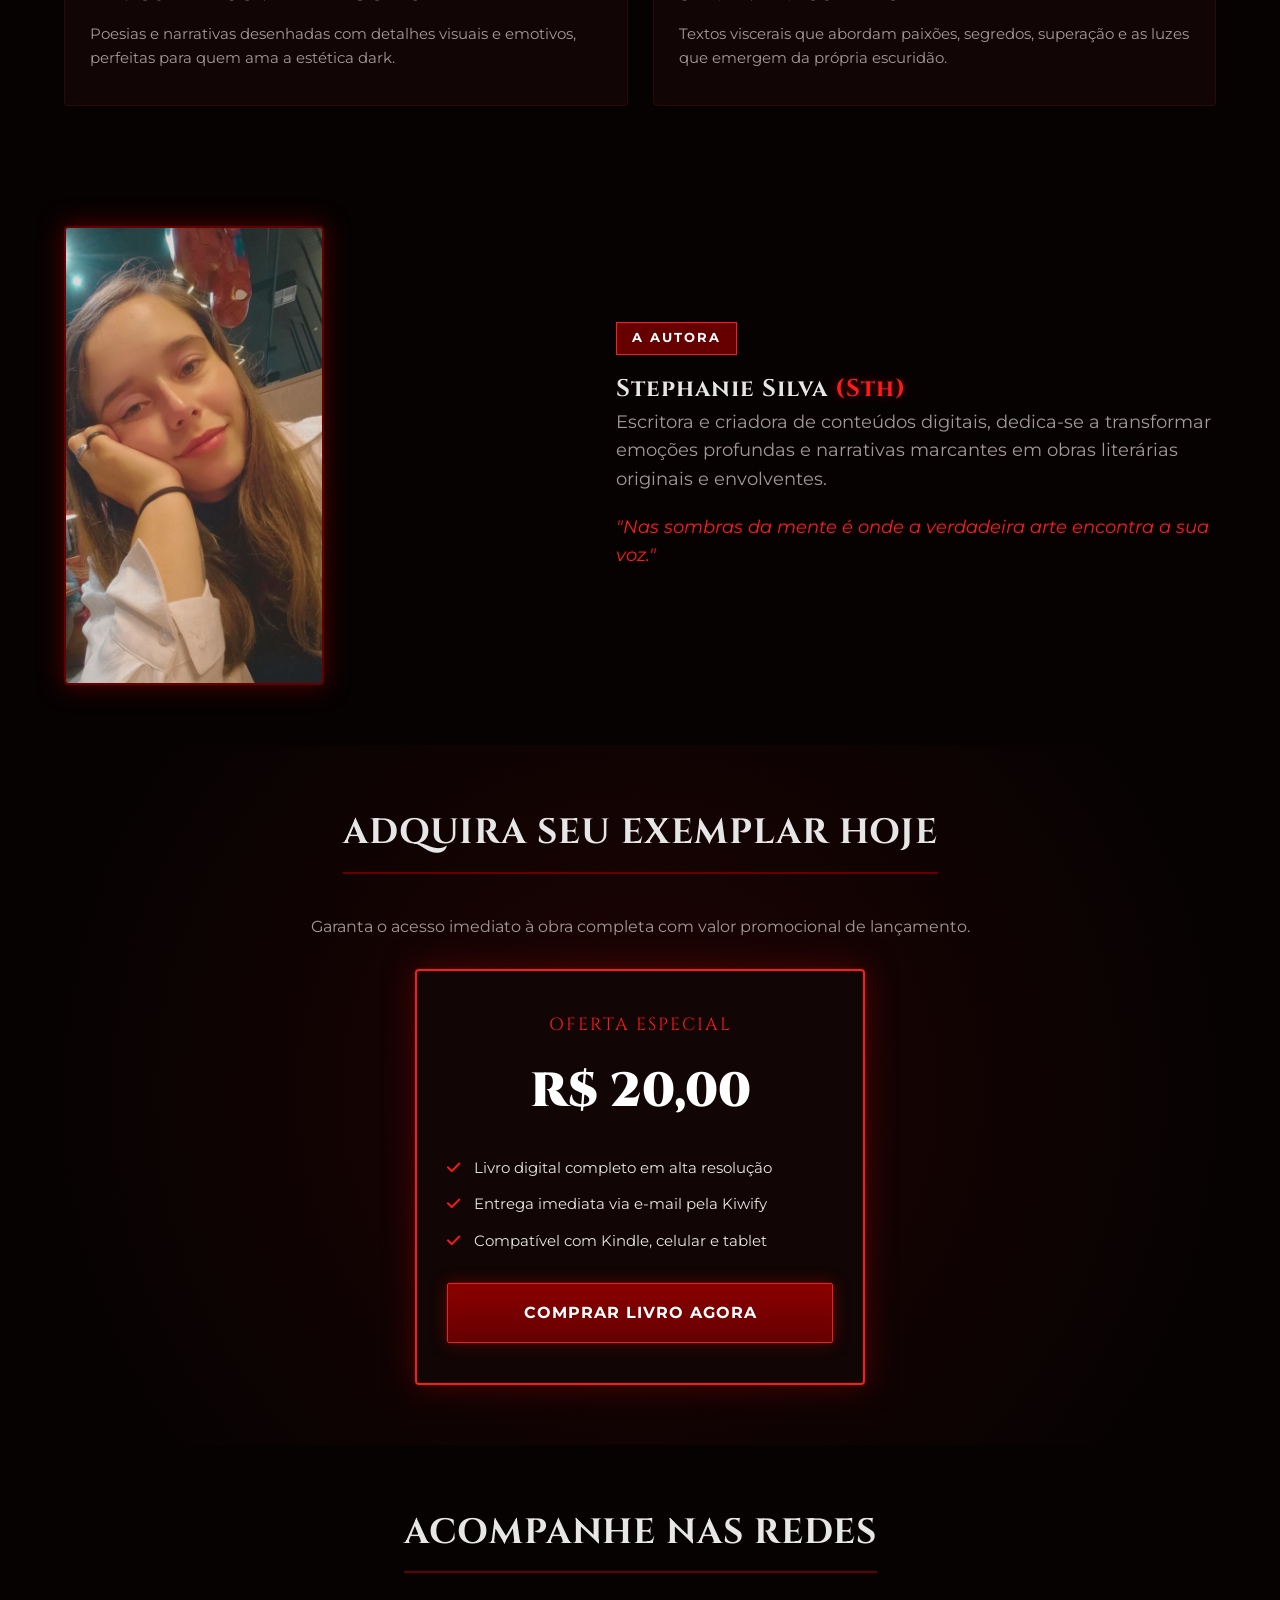
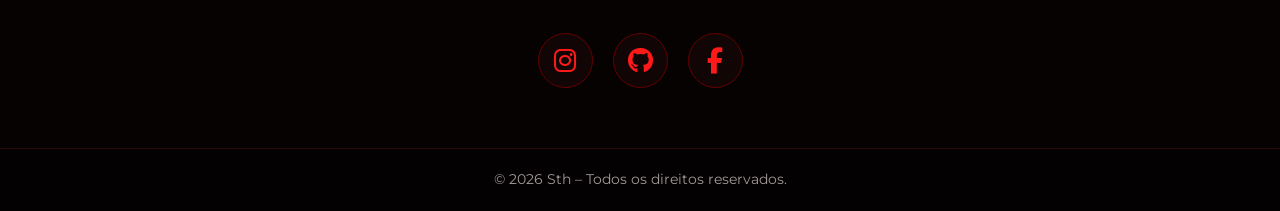
==== commit 365684e5: "Refactor code structure for improved readability and maintainability" ====
--- a/Livros/index.html
+++ b/Livros/index.html
@@ -114,7 +114,7 @@
         <div class="container flex-home">
             <!-- Foto da autora com classe redutora dedicada -->
             <div class="foto foto-autora-menor">
-                <img src="Imagens/Stephanie.jpeg" alt="Stephanie Silva - Autora" />
+                <img src="Imagens/Eu.png" alt="Stephanie Silva - Autora" />
             </div>
             <div class="home-content">
                 <span class="badge-alerta">A Autora</span>
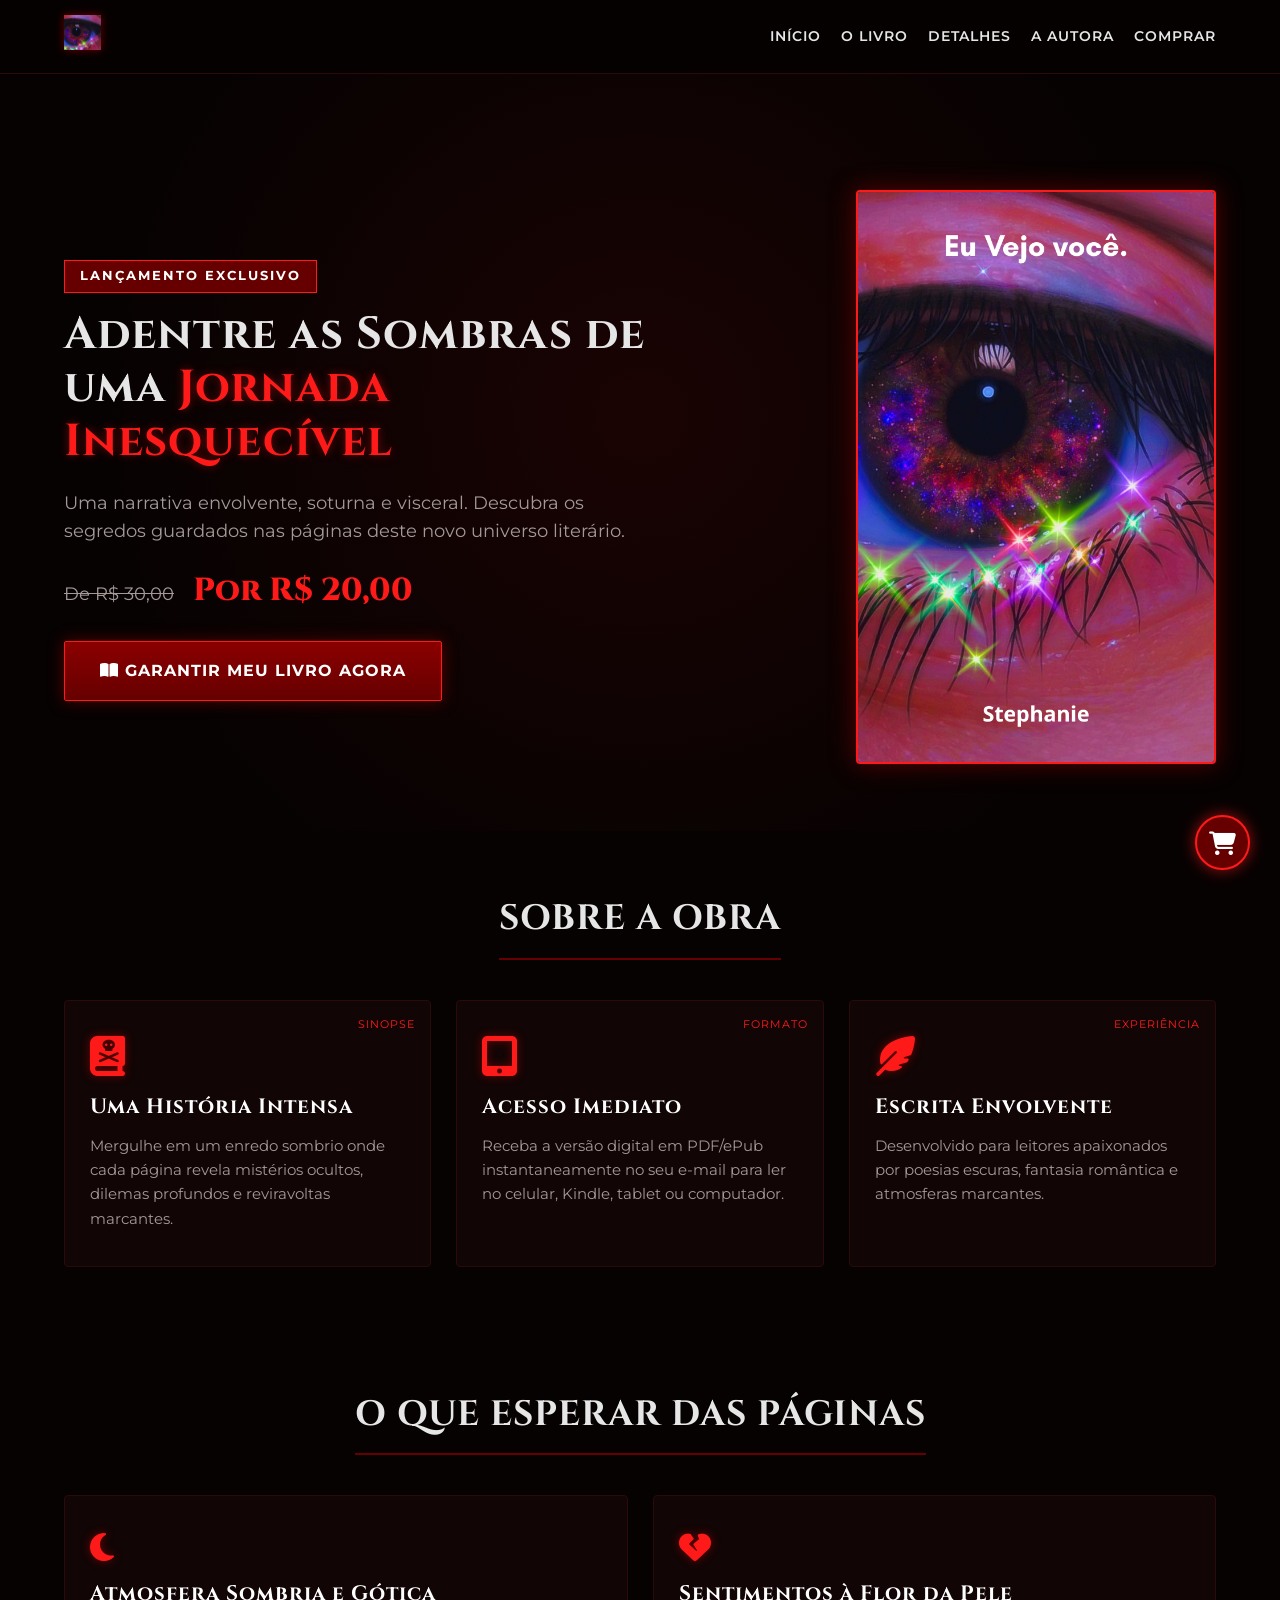
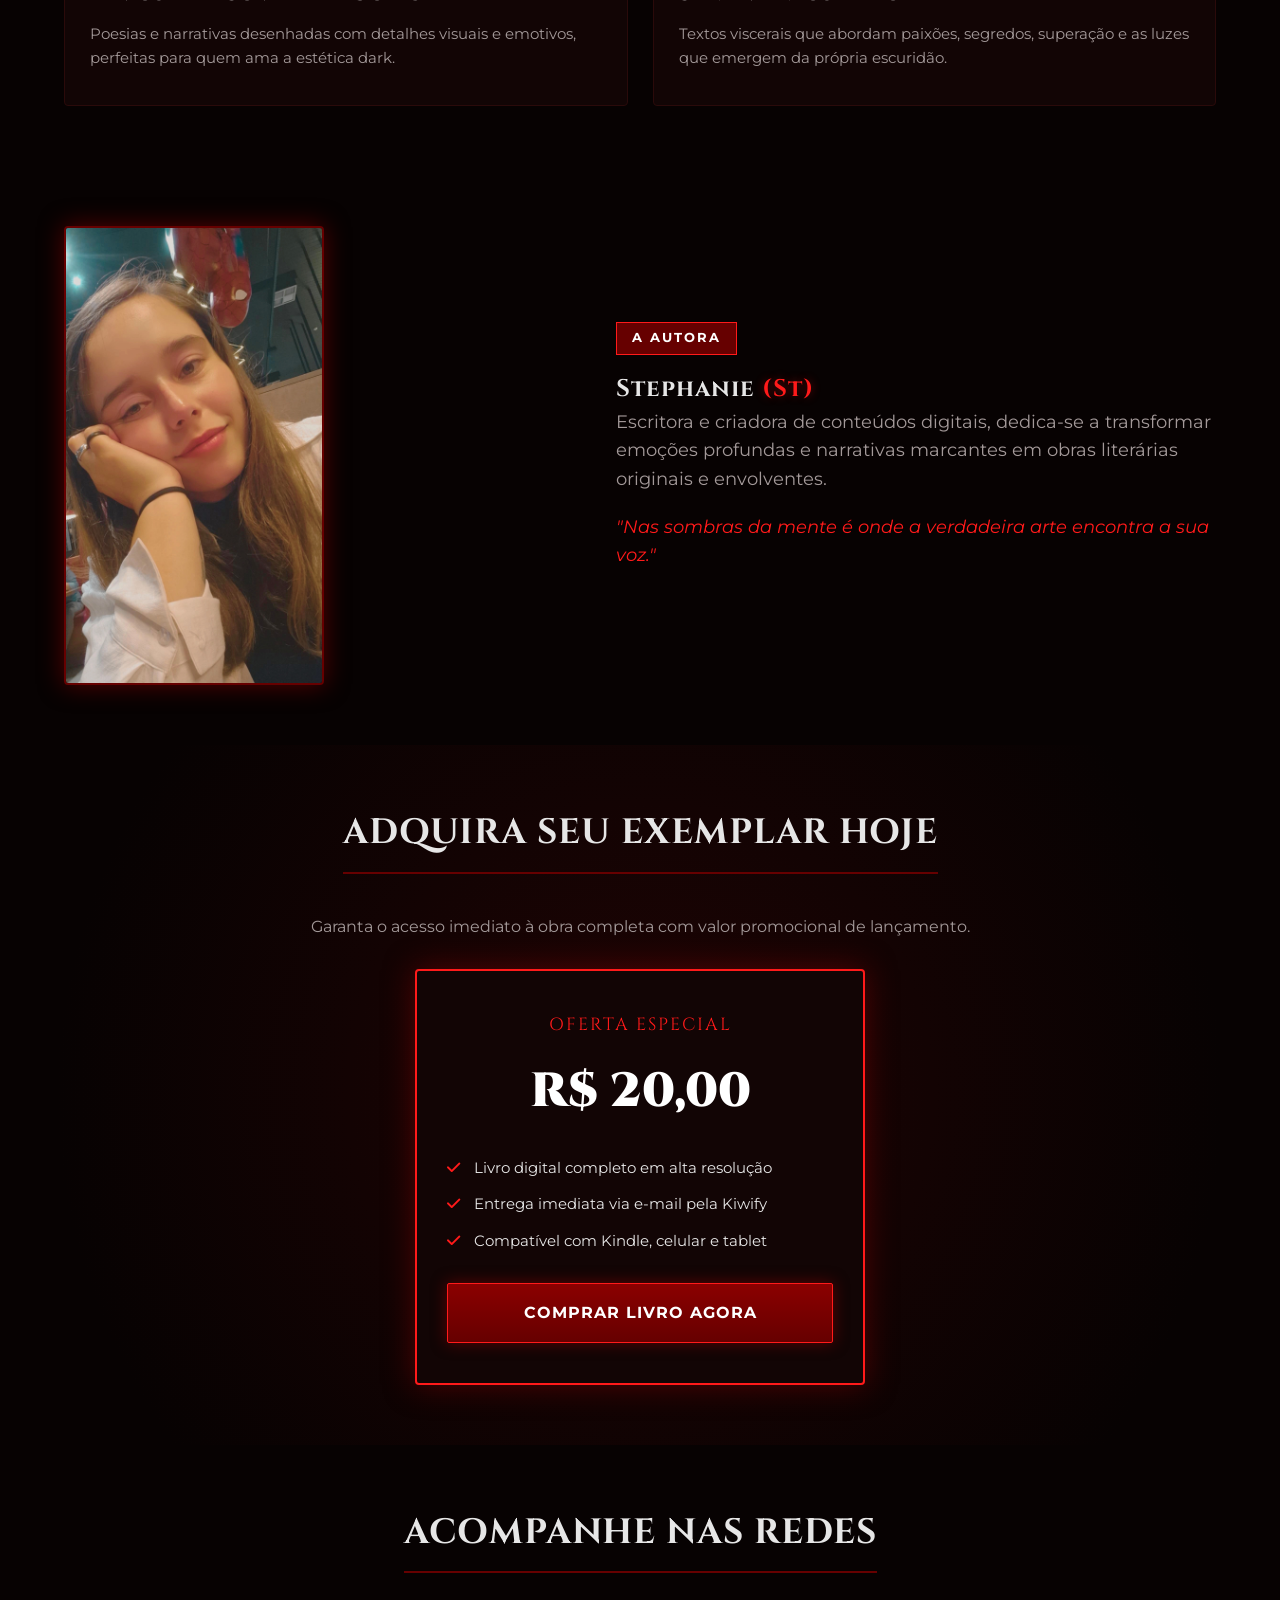
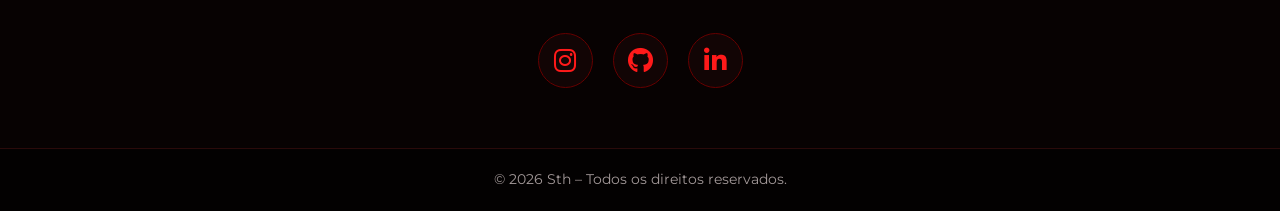
==== commit e5f78cbb: "feat: atualizar links de pagamento e redes sociais no site" ====
--- a/Livros/index.html
+++ b/Livros/index.html
@@ -51,7 +51,7 @@
                     <span class="preco-atual">Por R$ 20,00</span>
                 </div>
 
-                <a href="https://pay.kiwify.com.br/SEU_LINK_AQUI" target="_blank" class="btn-principal btn-pulse">
+                <a href="https://pay.kiwify.com.br/8asJhGV" target="_blank" class="btn-principal btn-pulse">
                     <i class="fas fa-book-open"></i> GARANTIR MEU LIVRO AGORA
                 </a>
             </div>
@@ -118,7 +118,7 @@
             </div>
             <div class="home-content">
                 <span class="badge-alerta">A Autora</span>
-                <h2>Stephanie Silva <span>(Sth)</span></h2>
+                <h2>Stephanie <span>(St)</span></h2>
                 <p>Escritora e criadora de conteúdos digitais, dedica-se a transformar emoções profundas e narrativas marcantes em obras literárias originais e envolventes.</p>
                 <p class="subtexto-autora">"Nas sombras da mente é onde a verdadeira arte encontra a sua voz."</p>
             </div>
@@ -139,7 +139,7 @@
                     <li><i class="fas fa-check"></i> Entrega imediata via e-mail pela Kiwify</li>
                     <li><i class="fas fa-check"></i> Compatível com Kindle, celular e tablet</li>
                 </ul>
-                <a href="https://pay.kiwify.com.br/SEU_LINK_AQUI" target="_blank" class="btn-principal btn-pulse btn-block">
+                <a href="https://pay.kiwify.com.br/8asJhGV" target="_blank" class="btn-principal btn-pulse btn-block">
                     COMPRAR LIVRO AGORA
                 </a>
             </div>
@@ -151,14 +151,13 @@
         <div class="container text-center">
             <h2 class="titulo-sessao">Acompanhe nas Redes</h2>
             <div class="botoes-contato-flex">
-                <a href="https://instagram.com/SEU_USUARIO" target="_blank" class="btn-redes" title="Instagram">
+                <a href="https://www.instagram.com/_st.officially_/" target="_blank" class="btn-redes" title="Instagram">
                     <i class="fab fa-instagram"></i>
                 </a>
-                <a href="https://github.com/SEU_USUARIO" target="_blank" class="btn-redes" title="GitHub">
-                    <i class="fab fa-github"></i>
-                </a>
-                <a href="https://facebook.com/SEU_USUARIO" target="_blank" class="btn-redes" title="Facebook">
-                    <i class="fab fa-facebook-f"></i>
+                <a href="https://github.com/SthOfficially" target="_blank" class="btn-redes" title="GitHub">
+                    <i class="fab fa-github"></i> </a>
+                <a href="https://www.linkedin.com/in/stephanie-da-silva-6245a3307/" target="_blank" class="btn-redes" title="LinkedIn">
+                    <i class="fab fa-linkedin-in"></i>
                 </a>
             </div>
         </div>
@@ -169,7 +168,7 @@
     </footer>
 
     <!-- BOTÃO FLUTUANTE DIRETO DE COMPRA KIWIFY -->
-    <a href="https://pay.kiwify.com.br/SEU_LINK_AQUI" class="btn-emergencia-principal" target="_blank" title="Comprar Livro Na Kiwify">
+    <a href="https://pay.kiwify.com.br/8asJhGV" class="btn-emergencia-principal" target="_blank" title="Comprar Livro Na Kiwify">
         <i class="fas fa-shopping-cart"></i>
     </a>
 
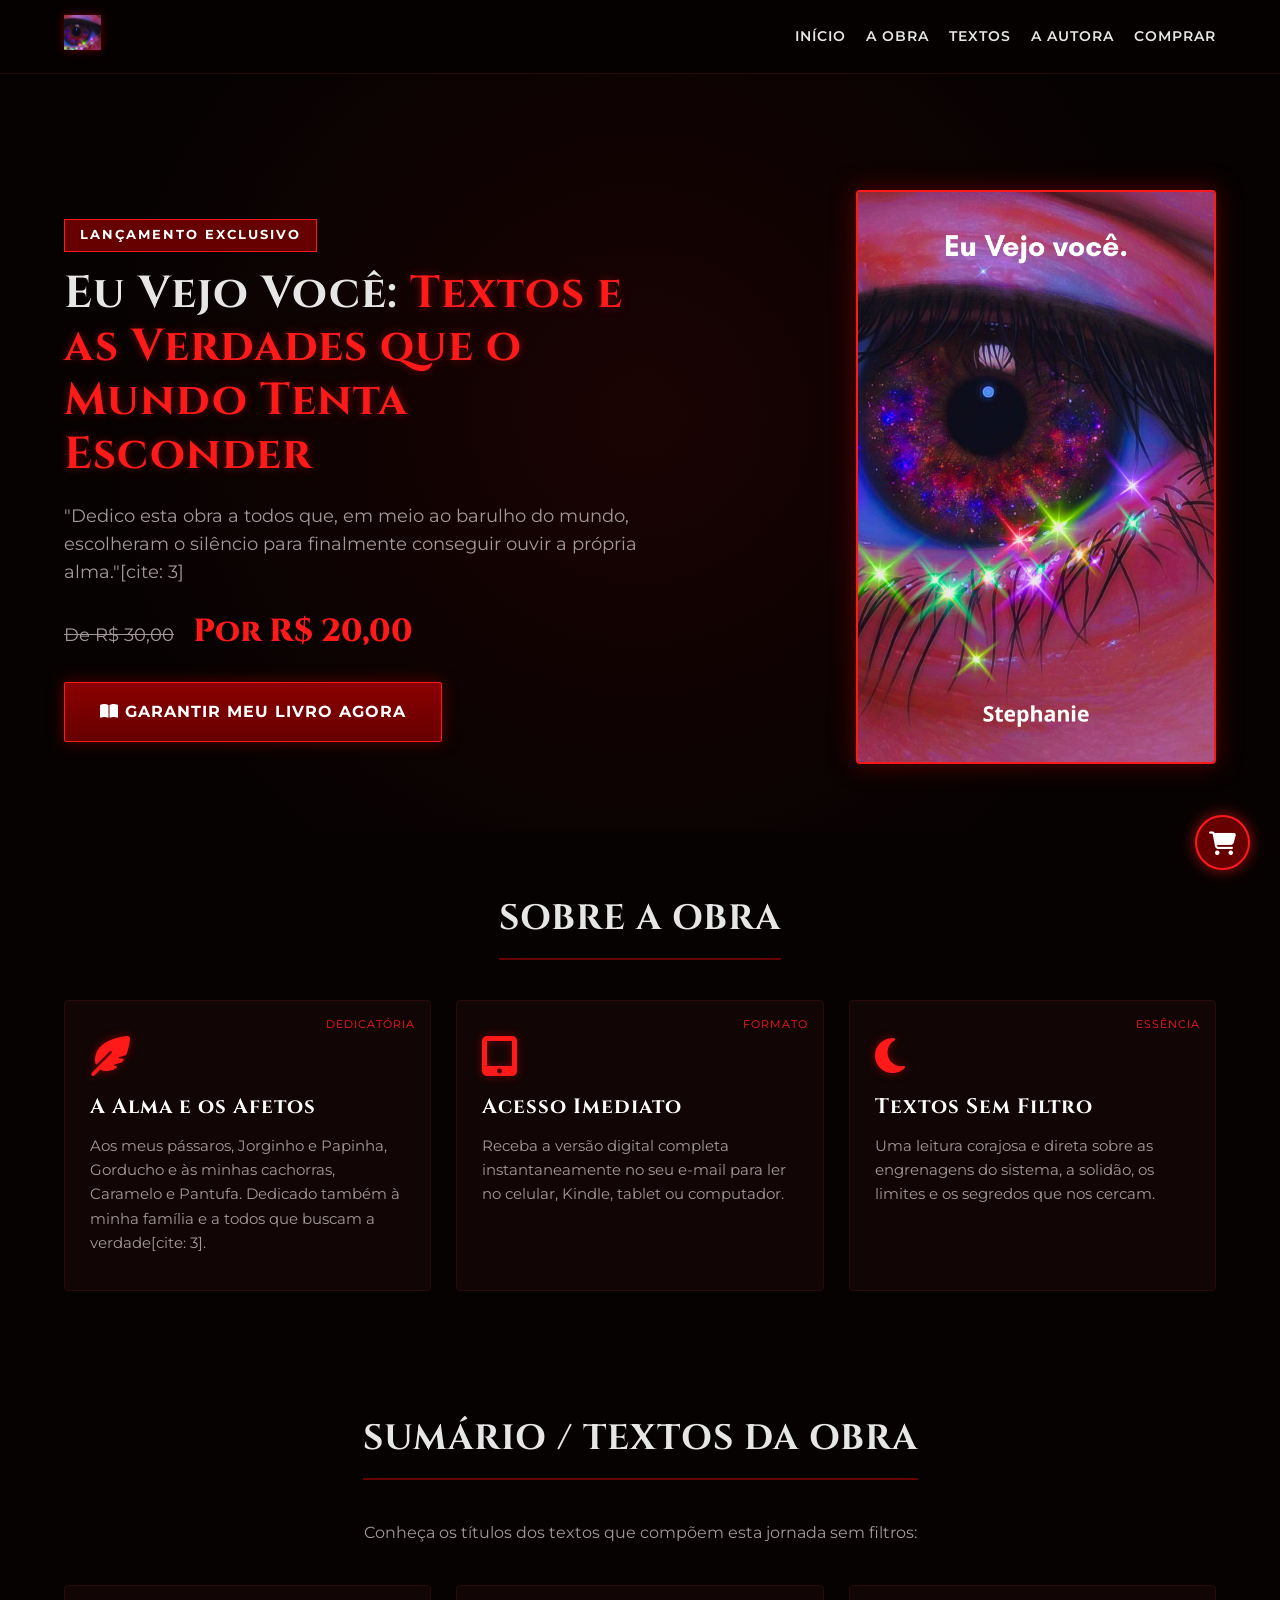
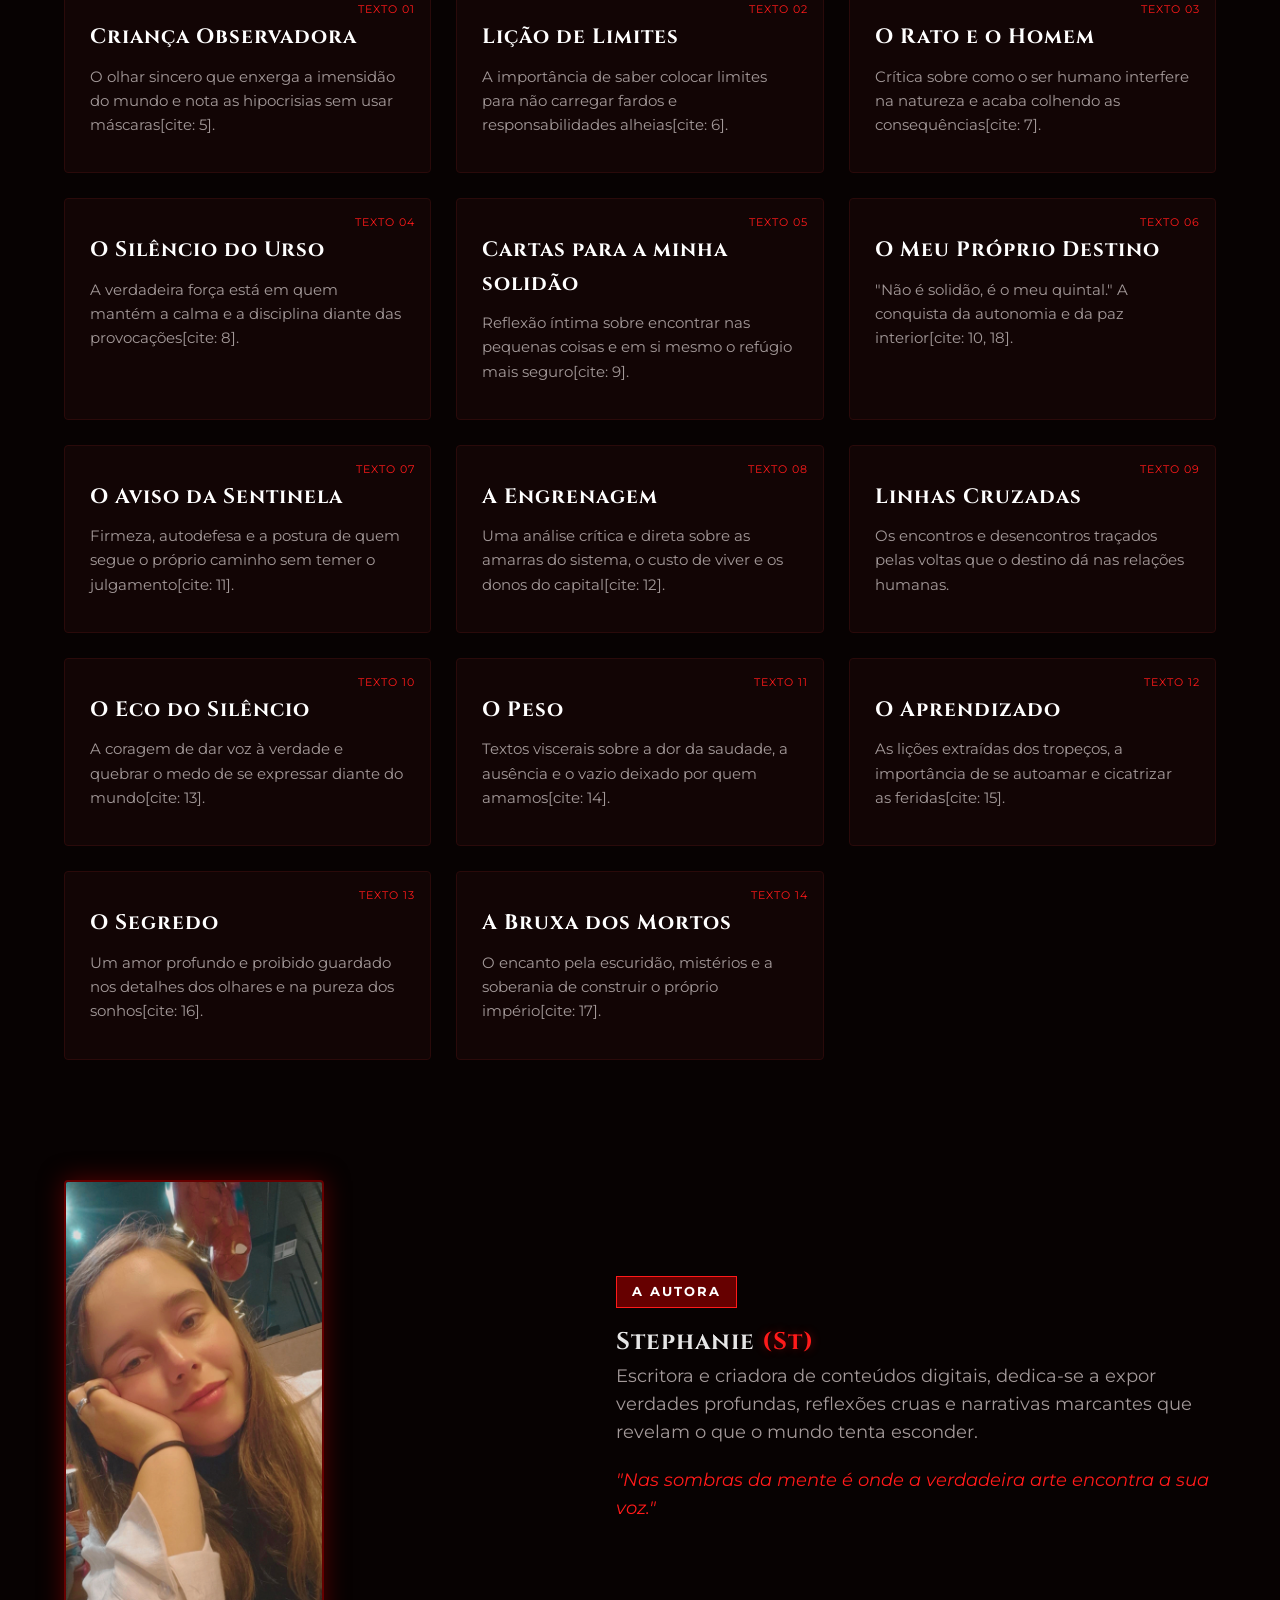
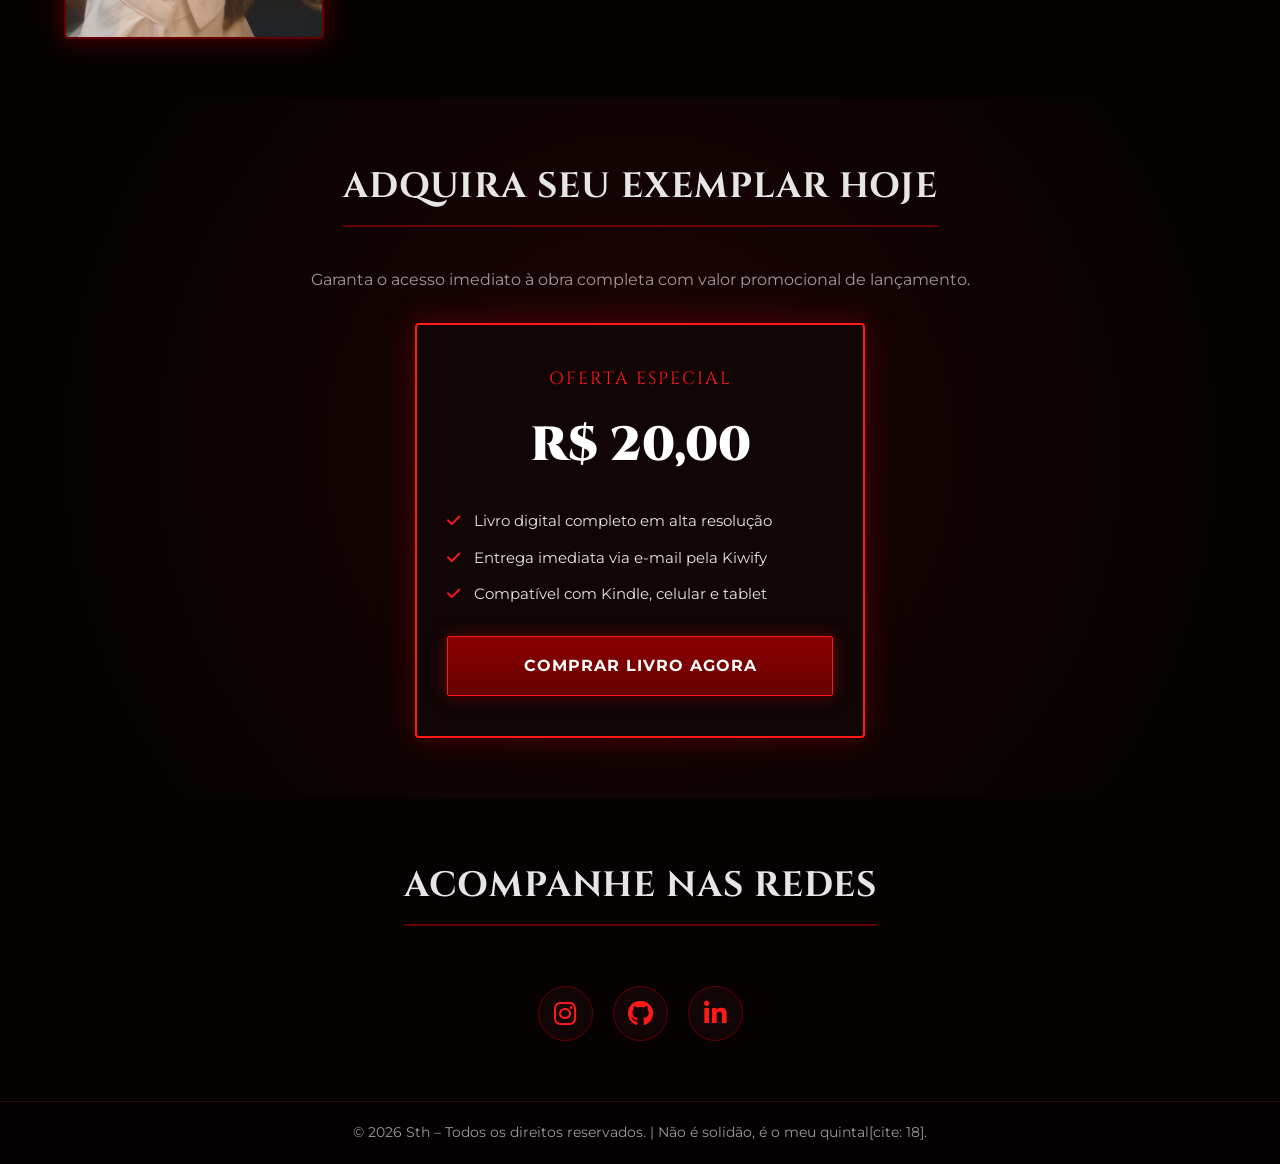
==== commit 1a00de93: "feat: atualizar título, seções e conteúdo do livro para refletir a nova obra" ====
--- a/Livros/index.html
+++ b/Livros/index.html
@@ -3,7 +3,7 @@
 <head>
     <meta charset="UTF-8" />
     <meta name="viewport" content="width=device-width, initial-scale=1.0" />
-    <title>St - Obra Literária & Livro Oficial</title>
+    <title>St - Eu Vejo Você | Textos e Verdades Ocultas</title>
     <link rel="stylesheet" href="CSS/style.css" />
     <link href="https://fonts.googleapis.com/css2?family=Cinzel:wght@600;800;900&family=Montserrat:wght@300;400;600;700&display=swap" rel="stylesheet">
     <link rel="stylesheet" href="https://cdnjs.cloudflare.com/ajax/libs/font-awesome/6.5.0/css/all.min.css">
@@ -30,8 +30,8 @@
             <div class="menu-mobile" id="mobile-btn"><i class="fas fa-bars"></i></div>
             <nav class="menu" id="nav-menu">
                 <a href="#home">Início</a>
-                <a href="#sobre-livro">O Livro</a>
-                <a href="#detalhes">Detalhes</a>
+                <a href="#sobre-livro">A Obra</a>
+                <a href="#sumario">Textos</a>
                 <a href="#autora">A Autora</a>
                 <a href="#garanta-ja">Comprar</a>
             </nav>
@@ -43,8 +43,8 @@
         <div class="container flex-home">
             <div class="home-content">
                 <span class="badge-alerta">Lançamento Exclusivo</span>
-                <h1>Adentre as Sombras de uma <span>Jornada Inesquecível</span></h1>
-                <p>Uma narrativa envolvente, soturna e visceral. Descubra os segredos guardados nas páginas deste novo universo literário.</p>
+                <h1>Eu Vejo Você: <span>Textos e as Verdades que o Mundo Tenta Esconder</span></h1>
+                <p>"Dedico esta obra a todos que, em meio ao barulho do mundo, escolheram o silêncio para finalmente conseguir ouvir a própria alma."[cite: 3]</p>
                 
                 <div class="pre-preco">
                     <span class="preco-antigo">De R$ 30,00</span>
@@ -67,43 +67,105 @@
             <h2 class="titulo-sessao">Sobre a Obra</h2>
             <div class="grid-layout grid-3-cards text-left">
                 <div class="card-item">
-                    <div class="badge">Sinopse</div>
-                    <i class="fas fa-book-dead icon-gotico"></i>
-                    <h3>Uma História Intensa</h3>
-                    <p>Mergulhe em um enredo sombrio onde cada página revela mistérios ocultos, dilemas profundos e reviravoltas marcantes.</p>
+                    <div class="badge">Dedicatória</div>
+                    <i class="fas fa-feather-alt icon-gotico"></i>
+                    <h3>A Alma e os Afetos</h3>
+                    <p>Aos meus pássaros, Jorginho e Papinha, Gorducho e às minhas cachorras, Caramelo e Pantufa. Dedicado também à minha família e a todos que buscam a verdade[cite: 3].</p>
                 </div>
 
                 <div class="card-item">
                     <div class="badge">Formato</div>
                     <i class="fas fa-tablet-alt icon-gotico"></i>
                     <h3>Acesso Imediato</h3>
-                    <p>Receba a versão digital em PDF/ePub instantaneamente no seu e-mail para ler no celular, Kindle, tablet ou computador.</p>
-                </div>
-
-                <div class="card-item">
-                    <div class="badge">Experiência</div>
-                    <i class="fas fa-feather-alt icon-gotico"></i>
-                    <h3>Escrita Envolvente</h3>
-                    <p>Desenvolvido para leitores apaixonados por poesias escuras, fantasia romântica e atmosferas marcantes.</p>
-                </div>
-            </div>
-        </div>
-    </section>
-
-    <!-- O QUE VOCÊ ENCONTRARÁ NO LIVRO -->
-    <section id="detalhes">
-        <div class="container text-center">
-            <h2 class="titulo-sessao">O Que Esperar das Páginas</h2>
-            <div class="grid-layout grid-2-cards text-left">
-                <div class="card-item">
-                    <i class="fas fa-moon icon-gotico-sm"></i>
-                    <h3>Atmosfera Sombria e Gótica</h3>
-                    <p>Poesias e narrativas desenhadas com detalhes visuais e emotivos, perfeitas para quem ama a estética dark.</p>
-                </div>
-                <div class="card-item">
-                    <i class="fas fa-heart-broken icon-gotico-sm"></i>
-                    <h3>Sentimentos à Flor da Pele</h3>
-                    <p>Textos viscerais que abordam paixões, segredos, superação e as luzes que emergem da própria escuridão.</p>
+                    <p>Receba a versão digital completa instantaneamente no seu e-mail para ler no celular, Kindle, tablet ou computador.</p>
+                </div>
+
+                <div class="card-item">
+                    <div class="badge">Essência</div>
+                    <i class="fas fa-moon icon-gotico"></i>
+                    <h3>Textos Sem Filtro</h3>
+                    <p>Uma leitura corajosa e direta sobre as engrenagens do sistema, a solidão, os limites e os segredos que nos cercam.</p>
+                </div>
+            </div>
+        </div>
+    </section>
+
+    <!-- SUMÁRIO / TEXTOS DO LIVRO -->
+    <section id="sumario">
+        <div class="container text-center">
+            <h2 class="titulo-sessao">Sumário / Textos da Obra</h2>
+            <p class="descricao-checkout" style="margin-bottom: 40px;">Conheça os títulos dos textos que compõem esta jornada sem filtros:</p>
+            
+            <div class="grid-layout grid-3-cards text-left">
+                <div class="card-item">
+                    <span class="badge">Texto 01</span>
+                    <h3>Criança Observadora</h3>
+                    <p>O olhar sincero que enxerga a imensidão do mundo e nota as hipocrisias sem usar máscaras[cite: 5].</p>
+                </div>
+                <div class="card-item">
+                    <span class="badge">Texto 02</span>
+                    <h3>Lição de Limites</h3>
+                    <p>A importância de saber colocar limites para não carregar fardos e responsabilidades alheias[cite: 6].</p>
+                </div>
+                <div class="card-item">
+                    <span class="badge">Texto 03</span>
+                    <h3>O Rato e o Homem</h3>
+                    <p>Crítica sobre como o ser humano interfere na natureza e acaba colhendo as consequências[cite: 7].</p>
+                </div>
+                <div class="card-item">
+                    <span class="badge">Texto 04</span>
+                    <h3>O Silêncio do Urso</h3>
+                    <p>A verdadeira força está em quem mantém a calma e a disciplina diante das provocações[cite: 8].</p>
+                </div>
+                <div class="card-item">
+                    <span class="badge">Texto 05</span>
+                    <h3>Cartas para a minha solidão</h3>
+                    <p>Reflexão íntima sobre encontrar nas pequenas coisas e em si mesmo o refúgio mais seguro[cite: 9].</p>
+                </div>
+                <div class="card-item">
+                    <span class="badge">Texto 06</span>
+                    <h3>O Meu Próprio Destino</h3>
+                    <p>"Não é solidão, é o meu quintal." A conquista da autonomia e da paz interior[cite: 10, 18].</p>
+                </div>
+                <div class="card-item">
+                    <span class="badge">Texto 07</span>
+                    <h3>O Aviso da Sentinela</h3>
+                    <p>Firmeza, autodefesa e a postura de quem segue o próprio caminho sem temer o julgamento[cite: 11].</p>
+                </div>
+                <div class="card-item">
+                    <span class="badge">Texto 08</span>
+                    <h3>A Engrenagem</h3>
+                    <p>Uma análise crítica e direta sobre as amarras do sistema, o custo de viver e os donos do capital[cite: 12].</p>
+                </div>
+                <div class="card-item">
+                    <span class="badge">Texto 09</span>
+                    <h3>Linhas Cruzadas</h3>
+                    <p>Os encontros e desencontros traçados pelas voltas que o destino dá nas relações humanas.</p>
+                </div>
+                <div class="card-item">
+                    <span class="badge">Texto 10</span>
+                    <h3>O Eco do Silêncio</h3>
+                    <p>A coragem de dar voz à verdade e quebrar o medo de se expressar diante do mundo[cite: 13].</p>
+                </div>
+                <div class="card-item">
+                    <span class="badge">Texto 11</span>
+                    <h3>O Peso</h3>
+                    <p>Textos viscerais sobre a dor da saudade, a ausência e o vazio deixado por quem amamos[cite: 14].</p>
+                </div>
+                <div class="card-item">
+                    <span class="badge">Texto 12</span>
+                    <h3>O Aprendizado</h3>
+                    <p>As lições extraídas dos tropeços, a importância de se autoamar e cicatrizar as feridas[cite: 15].</p>
+                </div>
+                <div class="card-item">
+                    <span class="badge">Texto 13</span>
+                    <h3>O Segredo</h3>
+                    <p>Um amor profundo e proibido guardado nos detalhes dos olhares e na pureza dos sonhos[cite: 16].</p>
+                </div>
+                <div class="card-item">
+                    <span class="badge">Texto 14</span>
+                    <h3>A Bruxa dos Mortos</h3>
+                    <p>O encanto pela escuridão, mistérios e a soberania de construir o próprio império[cite: 17].</p>
                 </div>
             </div>
         </div>
@@ -119,7 +181,7 @@
             <div class="home-content">
                 <span class="badge-alerta">A Autora</span>
                 <h2>Stephanie <span>(St)</span></h2>
-                <p>Escritora e criadora de conteúdos digitais, dedica-se a transformar emoções profundas e narrativas marcantes em obras literárias originais e envolventes.</p>
+                <p>Escritora e criadora de conteúdos digitais, dedica-se a expor verdades profundas, reflexões cruas e narrativas marcantes que revelam o que o mundo tenta esconder.</p>
                 <p class="subtexto-autora">"Nas sombras da mente é onde a verdadeira arte encontra a sua voz."</p>
             </div>
         </div>
@@ -155,16 +217,15 @@
                     <i class="fab fa-instagram"></i>
                 </a>
                 <a href="https://github.com/SthOfficially" target="_blank" class="btn-redes" title="GitHub">
-                    <i class="fab fa-github"></i> </a>
-                <a href="https://www.linkedin.com/in/stephanie-da-silva-6245a3307/" target="_blank" class="btn-redes" title="LinkedIn">
-                    <i class="fab fa-linkedin-in"></i>
-                </a>
+                    <i class="fab fa-github"></i>
+                </a>
+                <a href="https://www.linkedin.com/in/stephanie-da-silva-6245a3307/" target="_blank" rel="noopener noreferrer" class="btn-redes" title="LinkedIn"><i class="fab fa-linkedin-in"></i></a>
             </div>
         </div>
     </section>
 
     <footer>
-        <p>© 2026 Sth – Todos os direitos reservados.</p>
+        <p>© 2026 Sth – Todos os direitos reservados. | Não é solidão, é o meu quintal[cite: 18].</p>
     </footer>
 
     <!-- BOTÃO FLUTUANTE DIRETO DE COMPRA KIWIFY -->
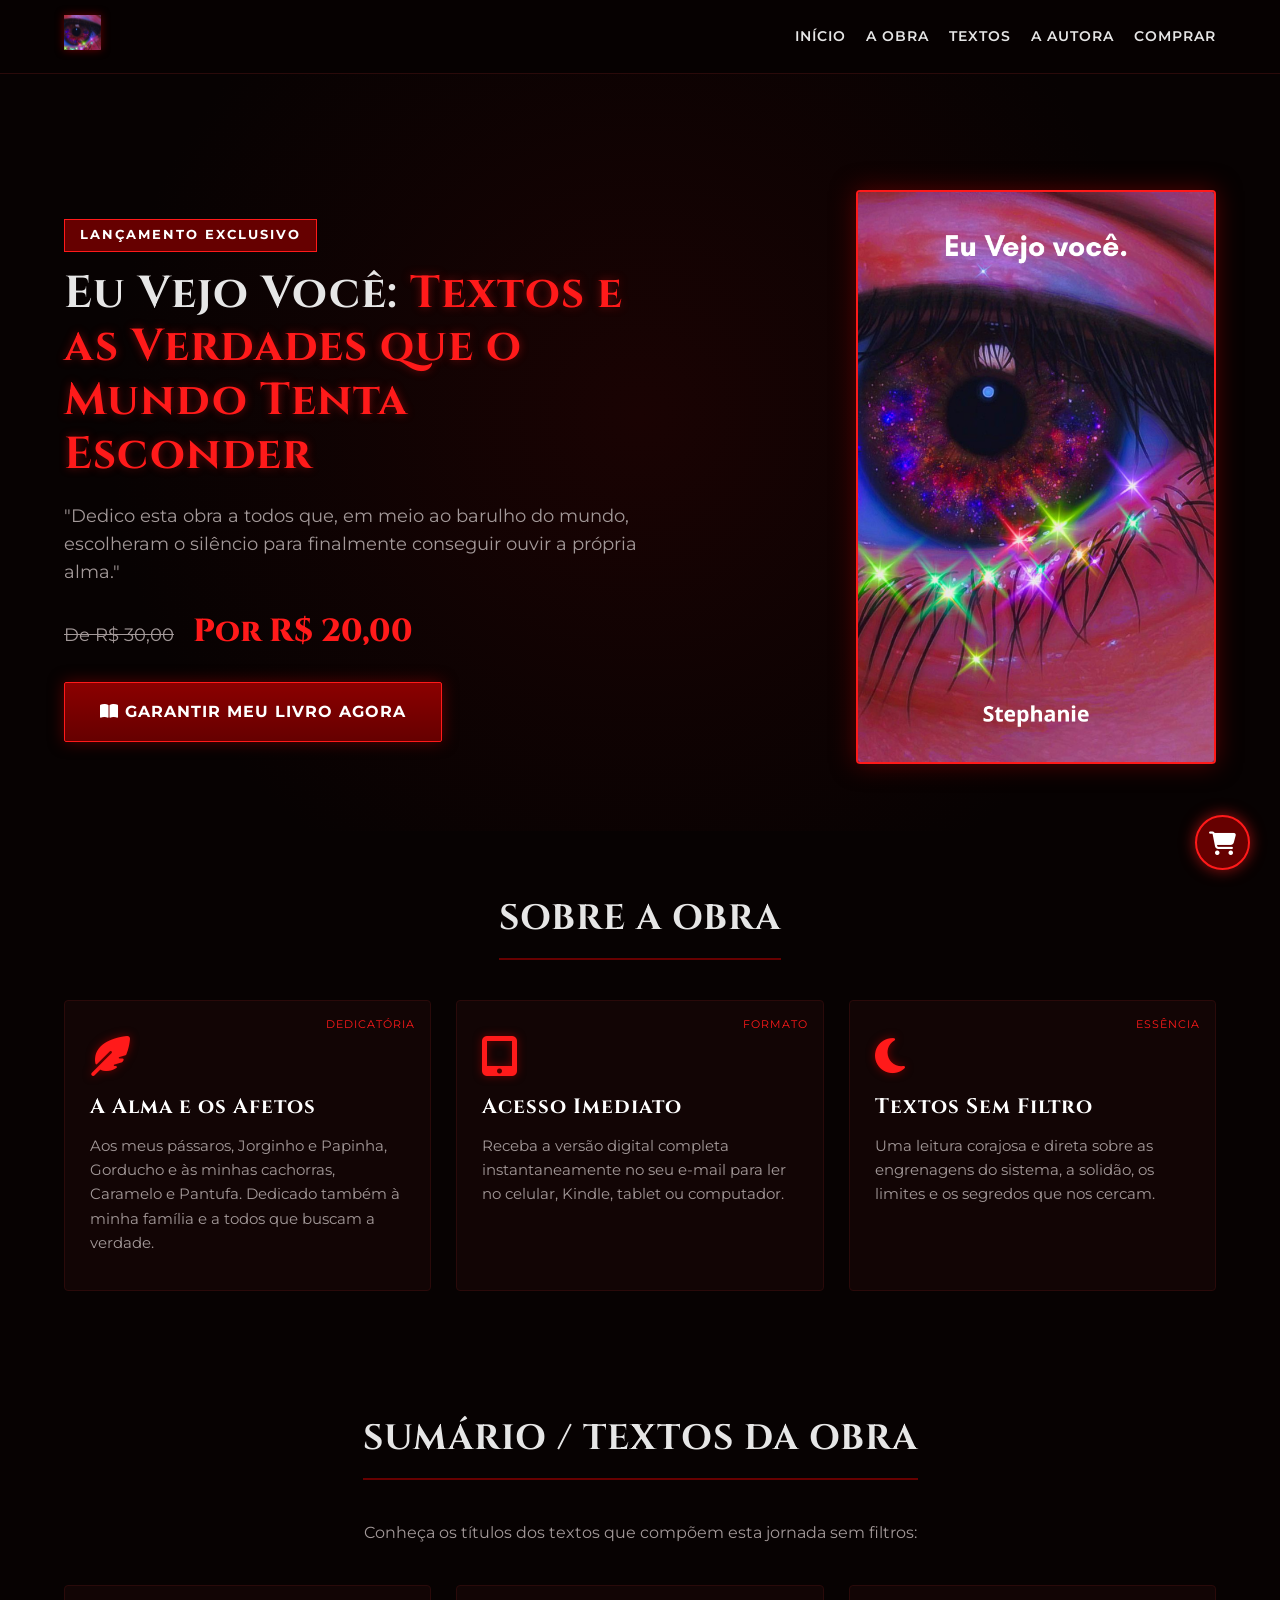
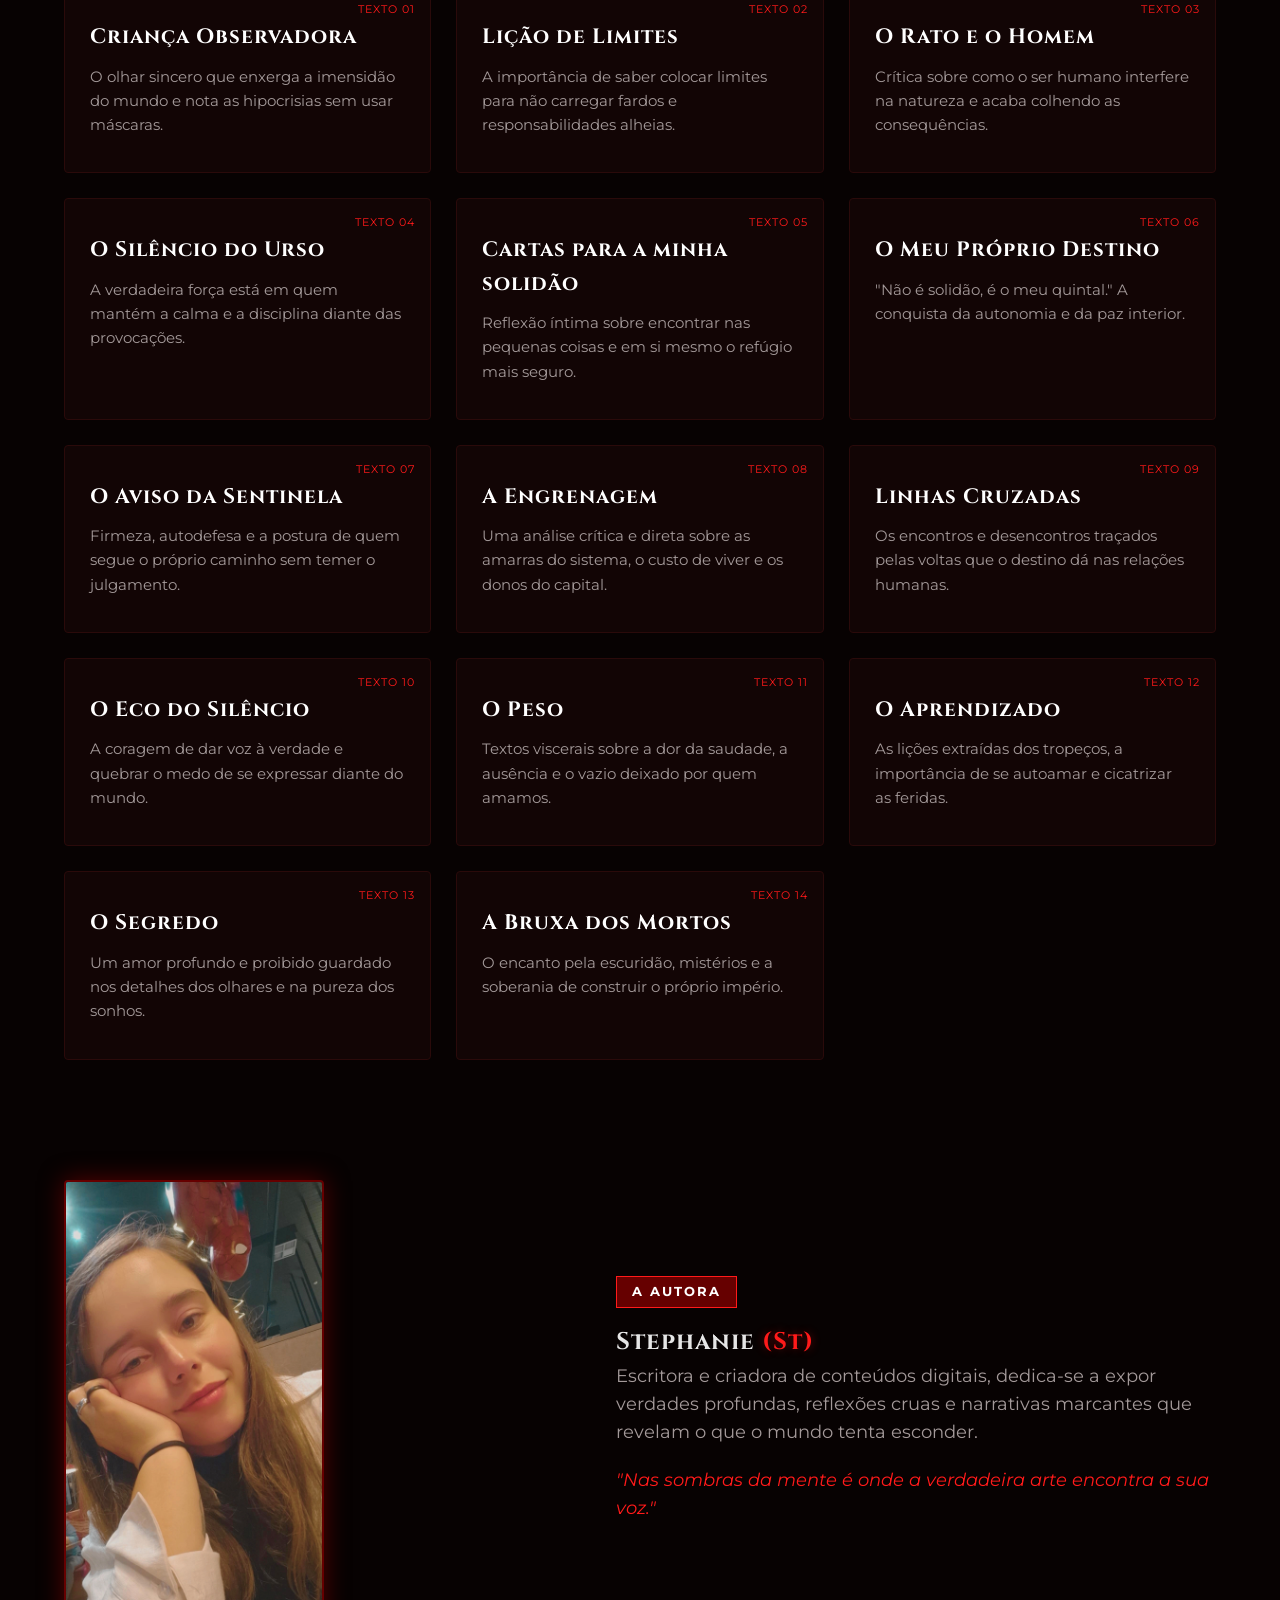
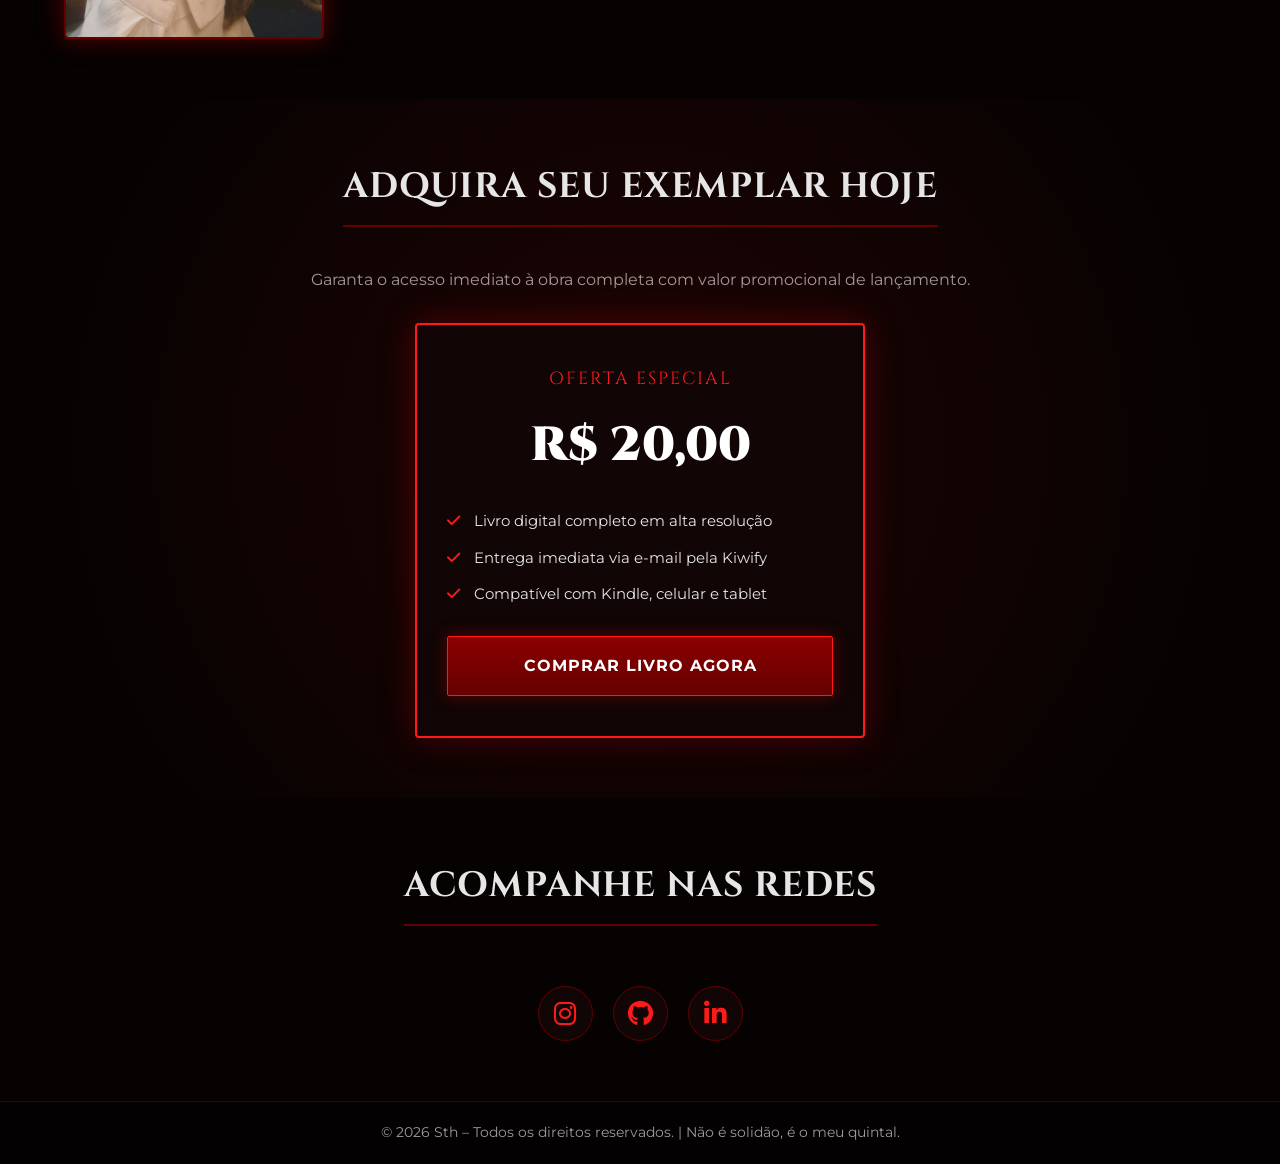
==== commit ae606da3: "fix: remover referências de citação desnecessárias nos textos" ====
--- a/Livros/index.html
+++ b/Livros/index.html
@@ -44,7 +44,7 @@
             <div class="home-content">
                 <span class="badge-alerta">Lançamento Exclusivo</span>
                 <h1>Eu Vejo Você: <span>Textos e as Verdades que o Mundo Tenta Esconder</span></h1>
-                <p>"Dedico esta obra a todos que, em meio ao barulho do mundo, escolheram o silêncio para finalmente conseguir ouvir a própria alma."[cite: 3]</p>
+                <p>"Dedico esta obra a todos que, em meio ao barulho do mundo, escolheram o silêncio para finalmente conseguir ouvir a própria alma."</p>
                 
                 <div class="pre-preco">
                     <span class="preco-antigo">De R$ 30,00</span>
@@ -70,7 +70,7 @@
                     <div class="badge">Dedicatória</div>
                     <i class="fas fa-feather-alt icon-gotico"></i>
                     <h3>A Alma e os Afetos</h3>
-                    <p>Aos meus pássaros, Jorginho e Papinha, Gorducho e às minhas cachorras, Caramelo e Pantufa. Dedicado também à minha família e a todos que buscam a verdade[cite: 3].</p>
+                    <p>Aos meus pássaros, Jorginho e Papinha, Gorducho e às minhas cachorras, Caramelo e Pantufa. Dedicado também à minha família e a todos que buscam a verdade.</p>
                 </div>
 
                 <div class="card-item">
@@ -100,42 +100,42 @@
                 <div class="card-item">
                     <span class="badge">Texto 01</span>
                     <h3>Criança Observadora</h3>
-                    <p>O olhar sincero que enxerga a imensidão do mundo e nota as hipocrisias sem usar máscaras[cite: 5].</p>
+                    <p>O olhar sincero que enxerga a imensidão do mundo e nota as hipocrisias sem usar máscaras.</p>
                 </div>
                 <div class="card-item">
                     <span class="badge">Texto 02</span>
                     <h3>Lição de Limites</h3>
-                    <p>A importância de saber colocar limites para não carregar fardos e responsabilidades alheias[cite: 6].</p>
+                    <p>A importância de saber colocar limites para não carregar fardos e responsabilidades alheias.</p>
                 </div>
                 <div class="card-item">
                     <span class="badge">Texto 03</span>
                     <h3>O Rato e o Homem</h3>
-                    <p>Crítica sobre como o ser humano interfere na natureza e acaba colhendo as consequências[cite: 7].</p>
+                    <p>Crítica sobre como o ser humano interfere na natureza e acaba colhendo as consequências.</p>
                 </div>
                 <div class="card-item">
                     <span class="badge">Texto 04</span>
                     <h3>O Silêncio do Urso</h3>
-                    <p>A verdadeira força está em quem mantém a calma e a disciplina diante das provocações[cite: 8].</p>
+                    <p>A verdadeira força está em quem mantém a calma e a disciplina diante das provocações.</p>
                 </div>
                 <div class="card-item">
                     <span class="badge">Texto 05</span>
                     <h3>Cartas para a minha solidão</h3>
-                    <p>Reflexão íntima sobre encontrar nas pequenas coisas e em si mesmo o refúgio mais seguro[cite: 9].</p>
+                    <p>Reflexão íntima sobre encontrar nas pequenas coisas e em si mesmo o refúgio mais seguro.</p>
                 </div>
                 <div class="card-item">
                     <span class="badge">Texto 06</span>
                     <h3>O Meu Próprio Destino</h3>
-                    <p>"Não é solidão, é o meu quintal." A conquista da autonomia e da paz interior[cite: 10, 18].</p>
+                    <p>"Não é solidão, é o meu quintal." A conquista da autonomia e da paz interior.</p>
                 </div>
                 <div class="card-item">
                     <span class="badge">Texto 07</span>
                     <h3>O Aviso da Sentinela</h3>
-                    <p>Firmeza, autodefesa e a postura de quem segue o próprio caminho sem temer o julgamento[cite: 11].</p>
+                    <p>Firmeza, autodefesa e a postura de quem segue o próprio caminho sem temer o julgamento.</p>
                 </div>
                 <div class="card-item">
                     <span class="badge">Texto 08</span>
                     <h3>A Engrenagem</h3>
-                    <p>Uma análise crítica e direta sobre as amarras do sistema, o custo de viver e os donos do capital[cite: 12].</p>
+                    <p>Uma análise crítica e direta sobre as amarras do sistema, o custo de viver e os donos do capital.</p>
                 </div>
                 <div class="card-item">
                     <span class="badge">Texto 09</span>
@@ -145,27 +145,27 @@
                 <div class="card-item">
                     <span class="badge">Texto 10</span>
                     <h3>O Eco do Silêncio</h3>
-                    <p>A coragem de dar voz à verdade e quebrar o medo de se expressar diante do mundo[cite: 13].</p>
+                    <p>A coragem de dar voz à verdade e quebrar o medo de se expressar diante do mundo.</p>
                 </div>
                 <div class="card-item">
                     <span class="badge">Texto 11</span>
                     <h3>O Peso</h3>
-                    <p>Textos viscerais sobre a dor da saudade, a ausência e o vazio deixado por quem amamos[cite: 14].</p>
+                    <p>Textos viscerais sobre a dor da saudade, a ausência e o vazio deixado por quem amamos.</p>
                 </div>
                 <div class="card-item">
                     <span class="badge">Texto 12</span>
                     <h3>O Aprendizado</h3>
-                    <p>As lições extraídas dos tropeços, a importância de se autoamar e cicatrizar as feridas[cite: 15].</p>
+                    <p>As lições extraídas dos tropeços, a importância de se autoamar e cicatrizar as feridas.</p>
                 </div>
                 <div class="card-item">
                     <span class="badge">Texto 13</span>
                     <h3>O Segredo</h3>
-                    <p>Um amor profundo e proibido guardado nos detalhes dos olhares e na pureza dos sonhos[cite: 16].</p>
+                    <p>Um amor profundo e proibido guardado nos detalhes dos olhares e na pureza dos sonhos.</p>
                 </div>
                 <div class="card-item">
                     <span class="badge">Texto 14</span>
                     <h3>A Bruxa dos Mortos</h3>
-                    <p>O encanto pela escuridão, mistérios e a soberania de construir o próprio império[cite: 17].</p>
+                    <p>O encanto pela escuridão, mistérios e a soberania de construir o próprio império.</p>
                 </div>
             </div>
         </div>
@@ -225,7 +225,7 @@
     </section>
 
     <footer>
-        <p>© 2026 Sth – Todos os direitos reservados. | Não é solidão, é o meu quintal[cite: 18].</p>
+        <p>© 2026 Sth – Todos os direitos reservados. | Não é solidão, é o meu quintal.</p>
     </footer>
 
     <!-- BOTÃO FLUTUANTE DIRETO DE COMPRA KIWIFY -->
